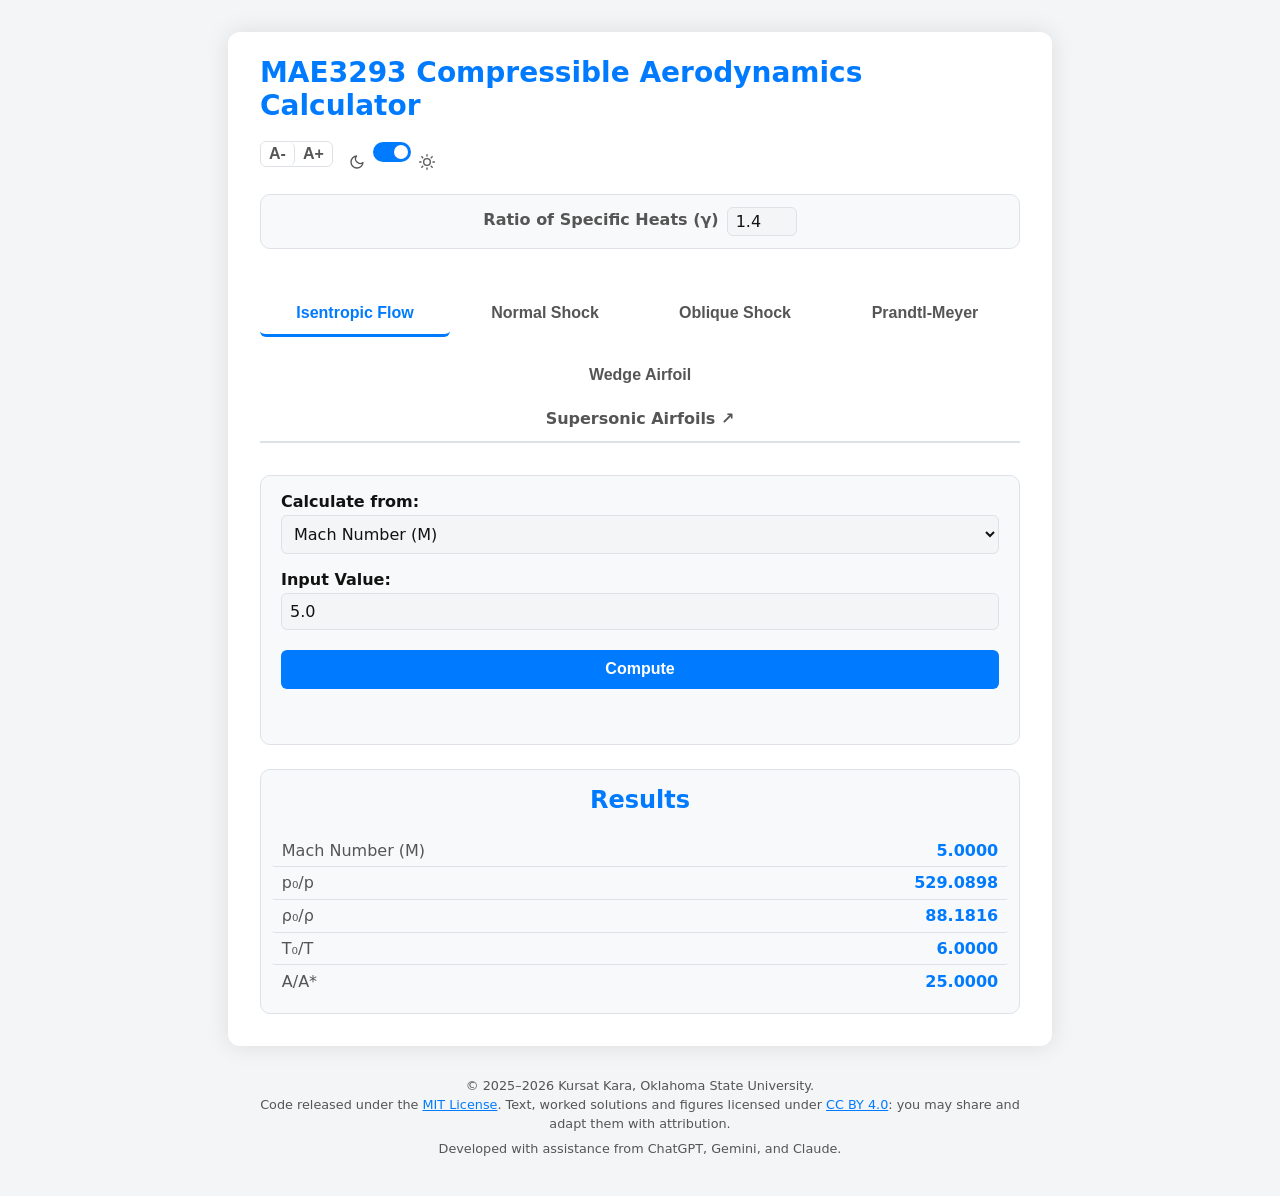
==== index.html @ 4ad31224 "Add MIT (code) and CC BY 4.0 (content) licensing LICENSE with MIT text, README with license split an" ====
<!DOCTYPE html>
<html lang="en">
<head>
  <meta charset="UTF-8" />
  <meta name="viewport" content="width=device-width, initial-scale=1.0" />
  <title>MAE3293 Compressible Aerodynamics Calculator</title>
  <link rel="stylesheet" href="style.css" />
</head>
<body>
  <main>
    <header class="main-header">
      <h1>MAE3293 Compressible Aerodynamics Calculator</h1>
      <div class="controls-group">
        <div class="font-size-control">
          <button id="font-decrease" title="Decrease font size">A-</button>
          <button id="font-increase" title="Increase font size">A+</button>
        </div>
        <div class="theme-toggle">
          <svg xmlns="http://www.w3.org/2000/svg" width="16" height="16" viewBox="0 0 24 24" fill="none" stroke="currentColor" stroke-width="2" stroke-linecap="round" stroke-linejoin="round"><path d="M21 12.79A9 9 0 1 1 11.21 3 7 7 0 0 0 21 12.79z"></path></svg>
          <label class="toggle-switch">
            <input type="checkbox" id="theme-toggle-checkbox">
            <span class="slider"></span>
          </label>
          <svg xmlns="http://www.w3.org/2000/svg" width="16" height="16" viewBox="0 0 24 24" fill="none" stroke="currentColor" stroke-width="2" stroke-linecap="round" stroke-linejoin="round"><circle cx="12" cy="12" r="5"></circle><line x1="12" y1="1" x2="12" y2="3"></line><line x1="12" y1="21" x2="12" y2="23"></line><line x1="4.22" y1="4.22" x2="5.64" y2="5.64"></line><line x1="18.36" y1="18.36" x2="19.78" y2="19.78"></line><line x1="1" y1="12" x2="3" y2="12"></line><line x1="21" y1="12" x2="23" y2="12"></line><line x1="4.22" y1="19.78" x2="5.64" y2="18.36"></line><line x1="18.36" y1="5.64" x2="19.78" y2="4.22"></line></svg>
        </div>
      </div>
    </header>

    <!-- Global Gamma Setting -->
    <section class="global-settings">
      <label for="gamma">Ratio of Specific Heats (γ)</label>
      <input type="number" id="gamma" value="1.4" step="0.01" min="1.01">
    </section>

    <!-- Calculator Navigation -->
    <nav class="calculator-nav">
      <button class="nav-btn active" data-calculator="isentropic">Isentropic Flow</button>
      <button class="nav-btn" data-calculator="normal-shock">Normal Shock</button>
      <button class="nav-btn" data-calculator="oblique-shock">Oblique Shock</button>
      <button class="nav-btn" data-calculator="prandtl-meyer">Prandtl-Meyer</button>
      <button class="nav-btn" data-calculator="wedge-airfoil">Wedge Airfoil</button>
      <a class="nav-btn" href="supersonic-airfoils.html">Supersonic Airfoils ↗</a>
    </nav>

    <!-- ===== 1. Isentropic Flow Calculator ===== -->
    <section id="isentropic-calculator" class="calculator-panel active">
      <section class="input-section">
        <div class="input-row">
          <label for="is-inputType">Calculate from:</label>
          <select id="is-inputType">
            <option value="M">Mach Number (M)</option>
            <option value="T0_T">T₀/T (Temp. Ratio)</option>
            <option value="p0_p">p₀/p (Pressure Ratio)</option>
            <option value="rho0_rho">ρ₀/ρ (Density Ratio)</option>
            <option value="A_Astar_sub">A/A* (Subsonic)</option>
            <option value="A_Astar_super">A/A* (Supersonic)</option>
          </select>
        </div>
        <div class="input-row">
          <label for="is-inputValue">Input Value:</label>
          <input type="number" id="is-inputValue" step="0.01" value="5.0" />
        </div>
        <button id="is-computeBtn">Compute</button>
        <p id="is-warning" class="warning"></p>
      </section>

      <section class="results">
        <h2>Results</h2>
        <div class="results-table">
          <div class="row"><div class="label">Mach Number (M)</div><div class="value" id="is-M">–</div></div>
          <div class="row"><div class="label">p₀/p</div><div class="value" id="is-p0_p">–</div></div>
          <div class="row"><div class="label">ρ₀/ρ</div><div class="value" id="is-rho0_rho">–</div></div>
          <div class="row"><div class="label">T₀/T</div><div class="value" id="is-T0_T">–</div></div>
          <div class="row"><div class="label">A/A*</div><div class="value" id="is-A_Astar">–</div></div>
        </div>
      </section>
    </section>

    <!-- ===== 2. Normal Shock Calculator ===== -->
    <section id="normal-shock-calculator" class="calculator-panel">
      <section class="input-section">
        <div class="input-row">
          <label for="ns-inputType">Calculate from:</label>
          <select id="ns-inputType">
            <option value="M1">M₁ (Upstream Mach)</option>
            <option value="M2">M₂ (Downstream Mach)</option>
            <option value="p2_p1">p₂/p₁ (Pressure Ratio)</option>
            <option value="rho2_rho1">ρ₂/ρ₁ (Density Ratio)</option>
            <option value="T2_T1">T₂/T₁ (Temp. Ratio)</option>
            <option value="p02_p01">p₀₂/p₀₁ (Stag. Pressure Ratio)</option>
            <option value="p02_p1">p₀₂/p₁ (Stag. to Static Ratio)</option>
          </select>
        </div>
        <div class="input-row">
          <label for="ns-inputValue">Input Value:</label>
          <input type="number" id="ns-inputValue" step="0.01" value="2.5" min="0.01" />
        </div>
        <button id="ns-computeBtn">Compute</button>
        <p id="ns-warning" class="warning"></p>
      </section>

      <section class="results">
        <h2>Results</h2>
        <div class="results-table">
          <div class="row"><div class="label">M₁</div><div class="value" id="ns-M1">–</div></div>
          <div class="row"><div class="label">M₂</div><div class="value" id="ns-M2">–</div></div>
          <div class="row"><div class="label">p₂/p₁</div><div class="value" id="ns-p2p1">–</div></div>
          <div class="row"><div class="label">ρ₂/ρ₁</div><div class="value" id="ns-rho2rho1">–</div></div>
          <div class="row"><div class="label">T₂/T₁</div><div class="value" id="ns-T2T1">–</div></div>
          <div class="row"><div class="label">p₀₂/p₀₁</div><div class="value" id="ns-p02p01">–</div></div>
          <div class="row"><div class="label">p₀₂/p₁</div><div class="value" id="ns-p02p1">–</div></div>
        </div>
      </section>

      <section class="diagram-section">
        <svg id="ns-diagram" width="640" height="200" viewBox="0 0 640 200">
          <line x1="80" y1="100" x2="310" y2="100" stroke="var(--text-muted)" stroke-width="3" marker-end="url(#arrow)" />
          <line x1="330" y1="100" x2="500" y2="100" stroke="var(--text-muted)" stroke-width="3" marker-end="url(#arrow-short)" />
          <line id="ns-shockLine" x1="320" y1="30" x2="320" y2="170" stroke="var(--danger)" stroke-width="4" />
          <text x="180" y="80" font-size="18" fill="var(--text-muted)">M₁</text>
          <text x="415" y="80" font-size="18" fill="var(--text-muted)">M₂</text>
          <text id="ns-M1-label" x="180" y="120" font-size="15" fill="var(--text-main)"></text>
          <text id="ns-M2-label" x="415" y="120" font-size="15" fill="var(--text-main)"></text>
        </svg>
      </section>
    </section>

    <!-- ===== 3. Oblique Shock Calculator ===== -->
    <section id="oblique-shock-calculator" class="calculator-panel">
      <section class="input-section">
        <p class="input-hint">Enter any two values to calculate the third.</p>
        <div class="input-row">
          <label for="ob-M1">Mach number M₁</label>
          <input type="number" id="ob-M1" step="0.1" value="5.0" min="1.01" />
        </div>
        <div class="input-row">
          <label for="ob-theta">Deflection angle θ (deg)</label>
          <input type="number" id="ob-theta" step="0.1" value="15" min="0" max="90" />
        </div>
        <div class="input-row">
          <label for="ob-beta">Shock angle β (deg)</label>
          <input type="number" id="ob-beta" step="0.1" min="0" max="90" />
        </div>
        <div class="button-group">
            <button id="ob-clearBtn" class="btn-secondary">Clear Inputs</button>
            <button id="ob-computeBtn" class="btn-primary">Compute</button>
        </div>
        <p id="ob-warning" class="warning"></p>
      </section>

      <section class="results">
        <h2>Results</h2>
        <div class="results-table">
          <div class="row"><div class="label">M₁ₙ</div><div class="value" id="ob-M1n">–</div></div>
          <div class="row"><div class="label">M₂ₙ</div><div class="value" id="ob-M2n">–</div></div>
          <div class="row"><div class="label">M₂</div><div class="value" id="ob-M2">–</div></div>
          <div class="row"><div class="label">p₂/p₁</div><div class="value" id="ob-p2p1">–</div></div>
          <div class="row"><div class="label">ρ₂/ρ₁</div><div class="value" id="ob-rho2rho1">–</div></div>
          <div class="row"><div class="label">T₂/T₁</div><div class="value" id="ob-T2T1">–</div></div>
          <div class="row"><div class="label">p₀₂/p₀₁</div><div class="value" id="ob-p02p01">–</div></div>
        </div>
      </section>

      <section class="diagram-section">
        <h2>Wave Geometry</h2>
        <svg id="ob-shockDiagram" width="640" height="400" viewBox="0 0 640 400">
          <line x1="80" y1="320" x2="260" y2="320" stroke="var(--text-muted)" stroke-width="3" marker-end="url(#arrow)" />
          <text x="100" y="300" font-size="18" fill="var(--text-muted)">M₁</text>
          <line id="ob-wedgeBase" x1="280" y1="320" x2="500" y2="320" stroke="var(--accent)" stroke-width="6" />
          <line id="ob-wedgeRamp" x1="280" y1="320" x2="420" y2="280" stroke="var(--accent)" stroke-width="6" />
          <line id="ob-shockLine" x1="280" y1="320" x2="520" y2="200" stroke="var(--danger)" stroke-width="4" />
          <path id="ob-thetaArc" d="" stroke="var(--accent)" stroke-width="2" fill="none" />
          <text id="ob-thetaLabel" x="0" y="0" font-size="15" fill="var(--accent)">θ</text>
          <path id="ob-betaArc" d="" stroke="var(--danger)" stroke-width="2" fill="none" />
          <text id="ob-betaLabel" x="0" y="0" font-size="15" fill="var(--danger)">β</text>
        </svg>
        <p class="diagram-caption">
          Geometry: β is the shock angle; θ is the flow deflection angle.
        </p>
      </section>
    </section>

    <!-- ===== 4. Prandtl-Meyer Calculator ===== -->
    <section id="prandtl-meyer-calculator" class="calculator-panel">
      <section class="input-section">
        <div class="input-row">
          <label for="pm-M1">Upstream Mach number M₁</label>
          <input type="number" id="pm-M1" step="0.1" value="2.0" min="1.01" />
        </div>
        <div class="input-row">
          <label for="pm-theta">Expansion angle θ (deg)</label>
          <input type="number" id="pm-theta" step="0.1" value="10" min="0.1" max="130" />
        </div>
        <button id="pm-computeBtn">Compute</button>
        <p id="pm-warning" class="warning"></p>
      </section>

      <section class="results">
        <h2>Results</h2>
        <div class="results-table">
          <div class="row"><div class="label">ν(M₁) (deg)</div><div class="value" id="pm-nu1">–</div></div>
          <div class="row"><div class="label">μ₁ (deg)</div><div class="value" id="pm-mu1">–</div></div>
          <div class="row"><div class="label">ν(M₂) (deg)</div><div class="value" id="pm-nu2">–</div></div>
          <div class="row"><div class="label">μ₂ (deg)</div><div class="value" id="pm-mu2">–</div></div>
          <div class="row"><div class="label">M₂</div><div class="value" id="pm-M2">–</div></div>
          <div class="row"><div class="label">p₂/p₁</div><div class="value" id="pm-p2p1">–</div></div>
          <div class="row"><div class="label">ρ₂/ρ₁</div><div class="value" id="pm-rho2rho1">–</div></div>
          <div class="row"><div class="label">T₂/T₁</div><div class="value" id="pm-T2T1">–</div></div>
        </div>
      </section>
    </section>

    <!-- ===== 5. Wedge Airfoil Calculator ===== -->
    <section id="wedge-airfoil-calculator" class="calculator-panel">
      <section class="input-section">
        <div class="input-row">
          <label for="wa-M1">Freestream Mach (M₁)</label>
          <input type="number" id="wa-M1" step="0.1" value="5.0" min="1.01" />
        </div>
        <div class="input-row">
          <label for="wa-delta">Wedge Half-Angle (δ deg)</label>
          <input type="number" id="wa-delta" step="0.1" value="15" min="0" max="90" />
        </div>
        <div class="input-row">
          <label for="wa-alpha">Angle of Attack (α deg)</label>
          <input type="number" id="wa-alpha" step="0.1" value="0" min="-90" max="90" />
        </div>
        <button id="wa-computeBtn">Compute</button>
        <p id="wa-warning" class="warning"></p>
      </section>

      <!-- Results: Final Pressures -->
      <section class="results">
        <h2>Final Pressures</h2>
        <div class="results-table">
          <div class="row"><div class="label">P_lower / P₁</div><div class="value" id="wa-p-lower-p1">–</div></div>
          <div class="row"><div class="label">P_upper / P₁</div><div class="value" id="wa-p-upper-p1">–</div></div>
        </div>
      </section>

      <!-- Diagram -->
      <section class="diagram-section">
        <h2>Wave Geometry</h2>
        <svg id="wa-diagram" width="640" height="400" viewBox="0 0 640 400"></svg>
      </section>

      <!-- Results: Intermediate Steps -->
      <section class="results">
        <h2>Intermediate Steps (Lower Surface)</h2>
        <div class="results-table">
          <div class="row"><div class="label">Type</div><div class="value" id="wa-type-lower">Shock</div></div>
          <div class="row"><div class="label">Deflection θ_lower (δ + α)</div><div class="value" id="wa-theta-lower">–</div></div>
          <div class="row"><div class="label">Shock Angle β_lower</div><div class="value" id="wa-beta-lower">–</div></div>
          <div class="row"><div class="label">M₁ₙ</div><div class="value" id="wa-m1n-lower">–</div></div>
          <div class="row"><div class="label">M₂</div><div class="value" id="wa-m2-lower">–</div></div>
        </div>
      </section>
      
      <section class="results">
        <h2>Intermediate Steps (Upper Surface)</h2>
        <!-- Shock Table -->
        <div class="results-table" id="wa-results-upper-shock">
          <div class="row"><div class="label">Type</div><div class="value" id="wa-type-upper-shock">Shock</div></div>
          <div class="row"><div class="label">Deflection θ_upper (δ - α)</div><div class="value" id="wa-theta-upper-shock">–</div></div>
          <div class="row"><div class="label">Shock Angle β_upper</div><div class="value" id="wa-beta-upper">–</div></div>
          <div class="row"><div class="label">M₁ₙ</div><div class="value" id="wa-m1n-upper">–</div></div>
          <div class="row"><div class="label">M₂</div><div class="value" id="wa-m2-upper-shock">–</div></div>
        </div>
        <!-- Expansion Table -->
        <div class="results-table" id="wa-results-upper-exp">
          <div class="row"><div class="label">Type</div><div class="value" id="wa-type-upper-exp">Expansion</div></div>
          <div class="row"><div class="label">Expansion Angle θ_upper (α - δ)</div><div class="value" id="wa-theta-upper-exp">–</div></div>
          <div class="row"><div class="label">ν(M₁)</div><div class="value" id="wa-nu1-upper">–</div></div>
          <div class="row"><div class="label">ν(M₂)</div><div class="value" id="wa-nu2-upper">–</div></div>
          <div class="row"><div class="label">M₂</div><div class="value" id="wa-m2-upper-exp">–</div></div>
        </div>
         <!-- Aligned Table -->
         <div class="results-table" id="wa-results-upper-aligned">
          <div class="row"><div class="label">Type</div><div class="value" id="wa-type-upper-aligned">Aligned Flow</div></div>
          <div class="row"><div class="label">Deflection Angle (δ - α)</div><div class="value">0.00</div></div>
          <div class="row"><div class="label">M₂</div><div class="value" id="wa-m2-upper-aligned">–</div></div>
        </div>
      </section>

    </section>

  </main>

  <!-- Global Definitions (for SVGs) -->
  <svg width="0" height="0" style="position:absolute">
    <defs>
      <marker id="arrow" markerWidth="10" markerHeight="10" refX="7" refY="5" orient="auto" fill="var(--text-muted)">
        <polygon points="0,0 10,5 0,10" />
      </marker>
      <marker id="arrow-short" markerWidth="7" markerHeight="7" refX="5" refY="3.5" orient="auto" fill="var(--text-muted)">
        <polygon points="0,0 7,3.5 0,7" />
      </marker>
    </defs>
  </svg>
  
  <footer>
    <p>© 2025–2026 Kursat Kara, Oklahoma State University.<br>
    Code released under the <a href="https://github.com/kursatkara/MAE3293-Compressible-Aerodynamics-Calculator/blob/main/LICENSE" target="_blank" rel="noopener license">MIT License</a>. Text, worked solutions and figures licensed under <a href="https://creativecommons.org/licenses/by/4.0/" target="_blank" rel="noopener license">CC BY 4.0</a>: you may share and adapt them with attribution.</p>
    <p>Developed with assistance from ChatGPT, Gemini, and Claude.</p>
  </footer>

  <script src="script.js"></script>
</body>
</html>
---- style.css ----
/* --- Light Mode Variables --- */
body[data-theme="light"] {
  --bg: #f4f5f7;
  --card: #ffffff;
  --text-main: #121212;
  --text-muted: #555;
  --accent: #007bff;
  --danger: #dc3545;
  --border: #dee2e6;
  --input-bg: #f8f9fa;
  --accent-bg: #e6f2ff;
  --accent-flash: #007bff;
  --card-flash: #ffffff;
  --shadow-color: rgba(0, 0, 0, 0.1);
}

/* --- Dark Mode Variables --- */
body[data-theme="dark"] {
  --bg: #121212;
  --card: #1f1f1f;
  --text-main: #f2f2f2;
  --text-muted: #999;
  --accent: #00aaff;
  --danger: #ff5050;
  --border: #2a2a2a;
  --input-bg: #0e0e0e;
  --accent-bg: #00aaff1a;
  --accent-flash: #00aaff;
  --card-flash: #1f1f1f;
  --shadow-color: rgba(0, 0, 0, 0.3);
}

:root {
  /* Default font size */
  font-size: 16px;
}

/* --- Font Size Scaling --- */
body[data-font-size="xs"] { font-size: 14px; }
body[data-font-size="sm"] { font-size: 15px; }
body[data-font-size="md"] { font-size: 16px; }
body[data-font-size="lg"] { font-size: 18px; }
body[data-font-size="xl"] { font-size: 20px; }

body {
  font-family: system-ui, -apple-system, "Segoe UI", Roboto, sans-serif;
  background-color: var(--bg);
  color: var(--text-main);
  display: flex;
  flex-direction: column;
  justify-content: flex-start;
  align-items: center;
  min-height: 100vh;
  margin: 0;
  padding: 2rem 0;
  transition: background-color 0.2s ease, color 0.2s ease, font-size 0.2s ease;
}

main {
  background: var(--card);
  max-width: 760px;
  width: 90%;
  padding: 1.5rem 2rem 2rem 2rem;
  border-radius: 12px;
  box-shadow: 0 0 25px var(--shadow-color);
  transition: background-color 0.2s ease;
}

.main-header {
  display: flex;
  justify-content: space-between;
  align-items: center;
  margin-bottom: 1.5rem;
  gap: 1rem;
  flex-wrap: wrap;
}

h1 {
  text-align: left;
  color: var(--accent);
  margin: 0;
  font-size: 1.75rem;
}

h2 {
  text-align: center;
  color: var(--accent);
  margin-top: 0;
}

/* --- Header Controls (Theme + Font) --- */
.controls-group {
  display: flex;
  align-items: center;
  gap: 1rem;
}

.font-size-control {
  display: flex;
  border: 1px solid var(--border);
  border-radius: 6px;
  overflow: hidden;
}
.font-size-control button {
  background: transparent;
  border: none;
  color: var(--text-muted);
  padding: 0.25rem 0.5rem;
  cursor: pointer;
  line-height: 1;
  font-size: 1rem;
  margin: 0;
  box-sizing: border-box; /* Ensures padding/border don't change height */
}
.font-size-control button:hover {
  background: var(--input-bg);
  color: var(--text-main);
  filter: none;
}
.font-size-control button:first-child {
  border-right: 1px solid var(--border);
}


.theme-toggle {
  display: flex;
  align-items: center;
  gap: 0.5rem;
}
.theme-toggle svg {
  color: var(--text-muted);
}
.toggle-switch {
  position: relative;
  display: inline-block;
  width: 38px;
  height: 20px;
}
.toggle-switch input {
  opacity: 0;
  width: 0;
  height: 0;
}
.slider {
  position: absolute;
  cursor: pointer;
  top: 0;
  left: 0;
  right: 0;
  bottom: 0;
  background-color: var(--border);
  transition: .2s;
  border-radius: 20px;
}
.slider:before {
  position: absolute;
  content: "";
  height: 14px;
  width: 14px;
  left: 3px;
  bottom: 3px;
  background-color: white;
  transition: .2s;
  border-radius: 50%;
}
input:checked + .slider {
  background-color: var(--accent);
}
input:checked + .slider:before {
  transform: translateX(18px);
}

/* --- Global Gamma --- */
.global-settings {
  display: flex;
  justify-content: center;
  align-items: center;
  gap: 0.5rem;
  background-color: var(--input-bg);
  padding: 0.75rem;
  border-radius: 10px;
  border: 1px solid var(--border);
  margin-bottom: 1.5rem;
}
.global-settings label {
  font-weight: 600;
  color: var(--text-muted);
}
.global-settings input {
  font-family: inherit;
  font-size: 1rem;
  color: var(--text-main);
  background-color: var(--bg);
  border: 1px solid var(--border);
  border-radius: 6px;
  width: 70px;
  padding: 0.25rem 0.5rem;
  margin: 0;
}

/* --- Navigation --- */
.calculator-nav {
  display: flex;
  border-bottom: 2px solid var(--border);
  margin-bottom: 2rem;
  flex-wrap: wrap;
}
.nav-btn {
  padding: 0.75rem 1rem;
  border: none;
  background: transparent;
  color: var(--text-muted);
  font-size: 1rem; /* Scales with body font size */
  font-weight: 600;
  cursor: pointer;
  transition: all 0.2s ease;
  border-bottom: 3px solid transparent;
  margin-bottom: -2px;
  flex-basis: 0;
  flex-grow: 1;
  text-align: center;
}
/* Four tabs on the first row; Wedge and Diamond share the second */
.nav-btn:nth-child(-n+4) {
  min-width: 25%;
}
.nav-btn:nth-child(5),
.nav-btn:nth-child(6) {
  flex-grow: 1;
  min-width: 50%;
}
a.nav-btn { text-decoration: none; }


.nav-btn:hover {
  color: var(--text-main);
}
.nav-btn.active {
  color: var(--accent);
  border-bottom: 3px solid var(--accent);
}

/* --- Panels --- */
.calculator-panel { display: none; }
.calculator-panel.active { display: block; animation: fadeIn 0.3s ease; }
@keyframes fadeIn {
  from { opacity: 0; transform: translateY(10px); }
  to { opacity: 1; transform: translateY(0); }
}

/* --- Input Section --- */
.input-section {
  background-color: var(--input-bg);
  padding: 1rem 1.25rem;
  border-radius: 10px;
  border: 1px solid var(--border);
}
.input-hint {
  font-size: 0.9rem;
  color: var(--text-muted);
  text-align: center;
  margin-top: 0;
}
.input-row {
  display: flex;
  flex-direction: column;
  margin-top: 1rem;
}
.input-row:first-child { margin-top: 0; }

label {
  font-weight: 600;
  color: var(--text-main);
  margin-bottom: 0.25rem;
}

input, select {
  padding: 0.5rem;
  border-radius: 6px;
  border: 1px solid var(--border);
  background-color: var(--bg);
  color: var(--text-main);
  font-family: inherit;
  font-size: 1rem;
  transition: border-color 0.2s ease;
  box-sizing: border-box; /* Ensures padding/border don't change height */
}
input:focus, select:focus {
  outline: none;
  border-color: var(--accent);
  box-shadow: 0 0 0 2px var(--accent-bg);
}

/* --- Calculated Input Style --- */
input.is-calculated-input {
  border-color: var(--accent);
  background-color: var(--accent-bg);
  font-weight: 600;
}

/* --- Buttons --- */
button {
  margin-top: 1.2rem;
  padding: 0.6rem;
  width: 100%;
  border: 1px solid transparent; /* Ensures consistent height */
  background: var(--accent);
  color: #fff;
  border-radius: 6px;
  font-size: 1rem;
  font-weight: 600;
  cursor: pointer;
  transition: background 0.2s ease;
  box-sizing: border-box; /* Ensures padding/border don't change height */
}
button:hover {
  filter: brightness(1.1);
}

.button-group {
    display: flex;
    gap: 0.75rem;
    margin-top: 1.2rem;
}
.button-group .btn-secondary {
    background: transparent;
    border-color: var(--text-muted); /* Use border-color instead of border */
    color: var(--text-muted);
    flex-grow: 1;
}
.button-group .btn-primary {
    margin-top: 0;
    border-color: var(--accent); /* Use border-color */
    flex-grow: 1;
}

.warning {
  color: var(--danger);
  min-height: 1.2em;
  font-size: 0.9rem;
  margin-top: 0.5rem;
  text-align: center;
}

/* --- Results --- */
.results {
  margin-top: 1.5rem;
  background-color: var(--input-bg);
  padding: 1rem;
  border-radius: 10px;
  border: 1px solid var(--border);
}
.results-table {
  display: flex;
  flex-direction: column;
}
.results-table .row {
  display: flex;
  justify-content: space-between;
  padding: 0.4rem 0.3rem;
  border-bottom: 1px solid var(--border);
  border-radius: 3px;
  /* Add margin/padding compensation to allow flash to fill row */
  margin: 0 -0.3rem;
  padding: 0.4rem 0.6rem;
}
.results-table .row:last-child {
  border-bottom: none;
}
.results-table .label {
  color: var(--text-muted);
}
.results-table .value {
  font-family: inherit;
  font-variant-numeric: lining-nums tabular-nums;
  font-weight: 600;
  color: var(--accent);
}

/* --- Result Flash Animation --- */
.is-new-result-row {
  animation: flash-row 0.8s ease-out;
}
@keyframes flash-row {
  0% { 
    background-color: var(--accent-flash);
  }
  30% { 
    background-color: var(--accent-flash);
  }
  100% { 
    background-color: transparent;
  }
  /* Ensure text color is readable during flash */
  0% .label, 30% .label {
    color: var(--card-flash);
  }
  0% .value, 30% .value {
    color: var(--card-flash);
  }
  100% .label {
    color: var(--text-muted);
  }
  100% .value {
    color: var(--accent);
  }
}

/* --- Wedge Airfoil Specific --- */
#wa-results-upper-shock,
#wa-results-upper-exp,
#wa-results-upper-aligned {
  display: none; /* JS will show the correct one */
}

/* --- Diagrams --- */
.diagram-section {
  margin-top: 2rem;
  text-align: center;
}
svg {
  max-width: 100%;
  height: auto;
  margin-top: 1rem;
}
#ob-shockDiagram, #wa-diagram {
  margin-top: 0; /* Position diagram just under title */
}
svg text {
  font-family: system-ui, sans-serif;
  dominant-baseline: middle;
  text-anchor: middle;
  user-select: none;
}
#ob-thetaLabel, #ob-betaLabel {
    text-anchor: start;
}
.diagram-caption {
  font-size: 0.9rem;
  color: var(--text-muted);
  margin-top: 0.5rem;
}

/* --- Footer --- */
footer {
  text-align: center;
  margin-top: 1.5rem;
  font-size: 0.8rem;
  color: var(--text-muted);
  max-width: 760px;
  width: 90%;
}
footer p { margin: 0.35rem 0; line-height: 1.5; }
footer a { color: var(--accent); }
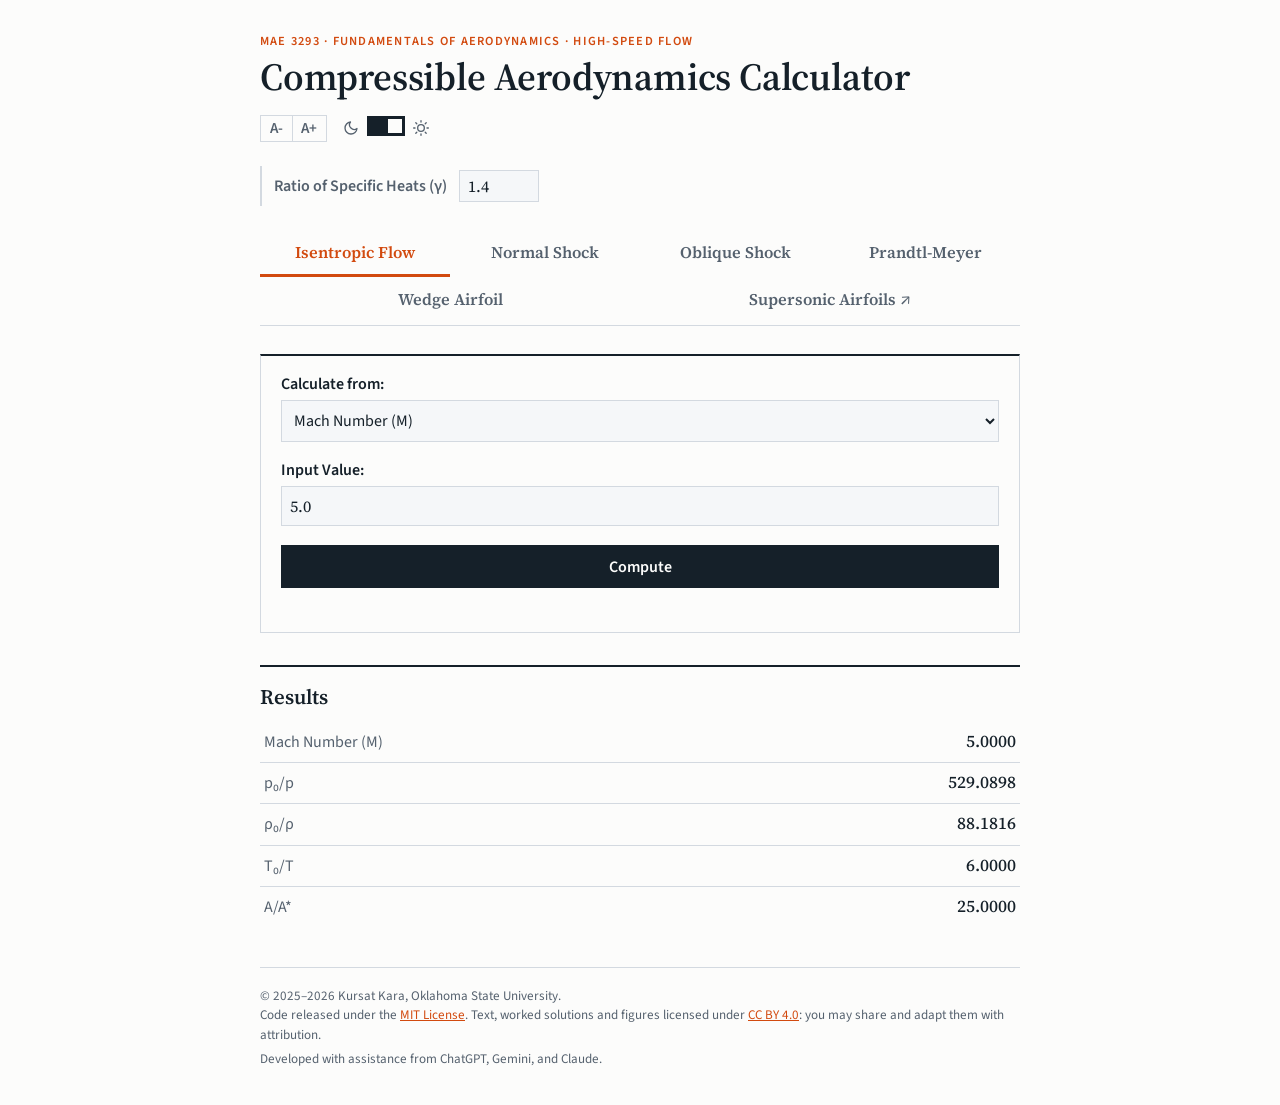
==== commit 427f0e04: "Main calculator: match the Supersonic Airfoil page's visual language Source Serif 4 / Source Sans 3," ====
--- a/index.html
+++ b/index.html
@@ -4,12 +4,18 @@
   <meta charset="UTF-8" />
   <meta name="viewport" content="width=device-width, initial-scale=1.0" />
   <title>MAE3293 Compressible Aerodynamics Calculator</title>
+  <link rel="preconnect" href="https://fonts.googleapis.com" />
+  <link rel="preconnect" href="https://fonts.gstatic.com" crossorigin />
+  <link rel="stylesheet" href="https://fonts.googleapis.com/css2?family=Source+Serif+4:ital,opsz,wght@0,8..60,400;0,8..60,500;0,8..60,600;0,8..60,700;1,8..60,400&family=Source+Sans+3:ital,wght@0,400;0,600;0,700;1,400&display=swap" />
   <link rel="stylesheet" href="style.css" />
 </head>
 <body>
   <main>
     <header class="main-header">
-      <h1>MAE3293 Compressible Aerodynamics Calculator</h1>
+      <div>
+        <p class="eyebrow">MAE 3293 · Fundamentals of Aerodynamics · High-speed flow</p>
+        <h1>Compressible Aerodynamics Calculator</h1>
+      </div>
       <div class="controls-group">
         <div class="font-size-control">
           <button id="font-decrease" title="Decrease font size">A-</button>
@@ -166,8 +172,8 @@
         <svg id="ob-shockDiagram" width="640" height="400" viewBox="0 0 640 400">
           <line x1="80" y1="320" x2="260" y2="320" stroke="var(--text-muted)" stroke-width="3" marker-end="url(#arrow)" />
           <text x="100" y="300" font-size="18" fill="var(--text-muted)">M₁</text>
-          <line id="ob-wedgeBase" x1="280" y1="320" x2="500" y2="320" stroke="var(--accent)" stroke-width="6" />
-          <line id="ob-wedgeRamp" x1="280" y1="320" x2="420" y2="280" stroke="var(--accent)" stroke-width="6" />
+          <line id="ob-wedgeBase" x1="280" y1="320" x2="500" y2="320" stroke="var(--body)" stroke-width="6" />
+          <line id="ob-wedgeRamp" x1="280" y1="320" x2="420" y2="280" stroke="var(--body)" stroke-width="6" />
           <line id="ob-shockLine" x1="280" y1="320" x2="520" y2="200" stroke="var(--danger)" stroke-width="4" />
           <path id="ob-thetaArc" d="" stroke="var(--accent)" stroke-width="2" fill="none" />
           <text id="ob-thetaLabel" x="0" y="0" font-size="15" fill="var(--accent)">θ</text>
--- a/style.css
+++ b/style.css
@@ -1,38 +1,52 @@
+/* =====================================================================
+   MAE 3293 Compressible Aerodynamics Calculator
+   Visual language shared with supersonic-airfoils.html:
+   paper background, Source Serif 4 for headings and numbers,
+   Source Sans 3 for text, square corners, sections set off by rules.
+   ===================================================================== */
+
 /* --- Light Mode Variables --- */
 body[data-theme="light"] {
-  --bg: #f4f5f7;
-  --card: #ffffff;
-  --text-main: #121212;
-  --text-muted: #555;
-  --accent: #007bff;
-  --danger: #dc3545;
-  --border: #dee2e6;
-  --input-bg: #f8f9fa;
-  --accent-bg: #e6f2ff;
-  --accent-flash: #007bff;
-  --card-flash: #ffffff;
-  --shadow-color: rgba(0, 0, 0, 0.1);
+  --bg: #fcfcfb;
+  --card: #fcfcfb;
+  --text-main: #152029;
+  --text-muted: #55616e;
+  --accent: #d24a0f;        /* OSU-orange family */
+  --danger: #c0262d;        /* shocks, errors (compression red) */
+  --exp: #1f5fae;           /* expansion fans */
+  --body: #24313d;          /* wedge / body in diagrams */
+  --border: #d3d9e0;
+  --input-bg: #f5f7f9;
+  --accent-bg: #fbe7dd;
+  --accent-flash: #f8d9c8;
+  --card-flash: #fcfcfb;
+  --shadow-color: transparent;
 }
 
 /* --- Dark Mode Variables --- */
 body[data-theme="dark"] {
-  --bg: #121212;
-  --card: #1f1f1f;
-  --text-main: #f2f2f2;
-  --text-muted: #999;
-  --accent: #00aaff;
-  --danger: #ff5050;
-  --border: #2a2a2a;
-  --input-bg: #0e0e0e;
-  --accent-bg: #00aaff1a;
-  --accent-flash: #00aaff;
-  --card-flash: #1f1f1f;
-  --shadow-color: rgba(0, 0, 0, 0.3);
+  --bg: #12171d;
+  --card: #12171d;
+  --text-main: #e4e9ef;
+  --text-muted: #9aa6b3;
+  --accent: #ff7d3b;
+  --danger: #ff6a60;
+  --exp: #6aa9ff;
+  --body: #c9d3dd;
+  --border: #2a3441;
+  --input-bg: #1b232d;
+  --accent-bg: #3a2216;
+  --accent-flash: #4a2a1a;
+  --card-flash: #12171d;
+  --shadow-color: transparent;
+  color-scheme: dark;
 }
 
 :root {
-  /* Default font size */
   font-size: 16px;
+  --f-display: "Source Serif 4", Georgia, "Times New Roman", serif;
+  --f-num: "Source Serif 4", Georgia, "Times New Roman", serif;
+  --f-body: "Source Sans 3", system-ui, -apple-system, "Segoe UI", sans-serif;
 }
 
 /* --- Font Size Scaling --- */
@@ -42,50 +56,77 @@
 body[data-font-size="lg"] { font-size: 18px; }
 body[data-font-size="xl"] { font-size: 20px; }
 
+* { box-sizing: border-box; }
+
 body {
-  font-family: system-ui, -apple-system, "Segoe UI", Roboto, sans-serif;
+  font-family: var(--f-body);
+  line-height: 1.5;
   background-color: var(--bg);
   color: var(--text-main);
   display: flex;
   flex-direction: column;
-  justify-content: flex-start;
   align-items: center;
   min-height: 100vh;
   margin: 0;
-  padding: 2rem 0;
-  transition: background-color 0.2s ease, color 0.2s ease, font-size 0.2s ease;
+  padding: 2rem max(16px, env(safe-area-inset-right, 0px)) 2rem max(16px, env(safe-area-inset-left, 0px));
+  transition: background-color 0.2s ease, color 0.2s ease;
 }
 
 main {
-  background: var(--card);
+  background: transparent;
   max-width: 760px;
-  width: 90%;
-  padding: 1.5rem 2rem 2rem 2rem;
-  border-radius: 12px;
-  box-shadow: 0 0 25px var(--shadow-color);
-  transition: background-color 0.2s ease;
-}
-
+  width: 100%;
+  padding: 0;
+  border-radius: 0;
+  box-shadow: none;
+}
+
+/* --- Header --- */
 .main-header {
   display: flex;
   justify-content: space-between;
-  align-items: center;
+  align-items: flex-end;
   margin-bottom: 1.5rem;
   gap: 1rem;
   flex-wrap: wrap;
 }
+.eyebrow {
+  font-family: var(--f-body);
+  text-transform: uppercase;
+  letter-spacing: 0.1em;
+  font-size: 0.78rem;
+  font-weight: 600;
+  color: var(--accent);
+  margin: 0 0 0.25rem;
+}
+.back-link {
+  display: inline-block;
+  margin-top: 0.5rem;
+  font-size: 0.9rem;
+  font-weight: 600;
+  color: var(--accent);
+  text-decoration: none;
+}
+.back-link:hover { text-decoration: underline; }
 
 h1 {
+  font-family: var(--f-display);
+  font-weight: 600;
+  letter-spacing: -0.005em;
   text-align: left;
-  color: var(--accent);
-  margin: 0;
-  font-size: 1.75rem;
+  color: var(--text-main);
+  margin: 0;
+  font-size: clamp(1.7rem, 4vw, 2.4rem);
+  line-height: 1.15;
 }
 
 h2 {
-  text-align: center;
-  color: var(--accent);
-  margin-top: 0;
+  font-family: var(--f-display);
+  font-weight: 600;
+  font-size: 1.3rem;
+  text-align: left;
+  color: var(--text-main);
+  margin: 0 0 0.6rem;
 }
 
 /* --- Header Controls (Theme + Font) --- */
@@ -98,19 +139,22 @@
 .font-size-control {
   display: flex;
   border: 1px solid var(--border);
-  border-radius: 6px;
+  border-radius: 0;
   overflow: hidden;
 }
 .font-size-control button {
   background: transparent;
   border: none;
-  color: var(--text-muted);
-  padding: 0.25rem 0.5rem;
+  border-radius: 0;
+  color: var(--text-muted);
+  padding: 0.3rem 0.55rem;
   cursor: pointer;
   line-height: 1;
-  font-size: 1rem;
-  margin: 0;
-  box-sizing: border-box; /* Ensures padding/border don't change height */
+  font-family: var(--f-body);
+  font-size: 0.95rem;
+  font-weight: 600;
+  margin: 0;
+  width: auto;
 }
 .font-size-control button:hover {
   background: var(--input-bg);
@@ -121,7 +165,6 @@
   border-right: 1px solid var(--border);
 }
 
-
 .theme-toggle {
   display: flex;
   align-items: center;
@@ -129,6 +172,7 @@
 }
 .theme-toggle svg {
   color: var(--text-muted);
+  margin: 0;
 }
 .toggle-switch {
   position: relative;
@@ -144,13 +188,10 @@
 .slider {
   position: absolute;
   cursor: pointer;
-  top: 0;
-  left: 0;
-  right: 0;
-  bottom: 0;
+  inset: 0;
   background-color: var(--border);
   transition: .2s;
-  border-radius: 20px;
+  border-radius: 0;
 }
 .slider:before {
   position: absolute;
@@ -159,12 +200,12 @@
   width: 14px;
   left: 3px;
   bottom: 3px;
-  background-color: white;
+  background-color: var(--card);
   transition: .2s;
-  border-radius: 50%;
+  border-radius: 0;
 }
 input:checked + .slider {
-  background-color: var(--accent);
+  background-color: var(--text-main);
 }
 input:checked + .slider:before {
   transform: translateX(18px);
@@ -173,54 +214,60 @@
 /* --- Global Gamma --- */
 .global-settings {
   display: flex;
-  justify-content: center;
+  justify-content: flex-start;
   align-items: center;
-  gap: 0.5rem;
+  gap: 0.75rem;
+  background: transparent;
+  padding: 0.25rem 0 0.25rem 0.75rem;
+  border: 0;
+  border-left: 2px solid var(--border);
+  border-radius: 0;
+  margin-bottom: 1.5rem;
+}
+.global-settings label {
+  font-weight: 600;
+  color: var(--text-muted);
+  margin: 0;
+}
+.global-settings input {
+  font-family: var(--f-num);
+  font-variant-numeric: lining-nums tabular-nums;
+  font-size: 1rem;
+  color: var(--text-main);
   background-color: var(--input-bg);
-  padding: 0.75rem;
-  border-radius: 10px;
   border: 1px solid var(--border);
-  margin-bottom: 1.5rem;
-}
-.global-settings label {
-  font-weight: 600;
-  color: var(--text-muted);
-}
-.global-settings input {
-  font-family: inherit;
-  font-size: 1rem;
-  color: var(--text-main);
-  background-color: var(--bg);
-  border: 1px solid var(--border);
-  border-radius: 6px;
-  width: 70px;
+  border-radius: 0;
+  width: 80px;
   padding: 0.25rem 0.5rem;
   margin: 0;
 }
 
-/* --- Navigation --- */
+/* --- Navigation (underlined tabs, like the airfoil case tabs) --- */
 .calculator-nav {
   display: flex;
-  border-bottom: 2px solid var(--border);
-  margin-bottom: 2rem;
+  border-bottom: 1px solid var(--border);
+  margin-bottom: 1.75rem;
   flex-wrap: wrap;
 }
 .nav-btn {
-  padding: 0.75rem 1rem;
+  padding: 0.7rem 0.75rem;
+  margin: 0 0 -1px;
   border: none;
-  background: transparent;
-  color: var(--text-muted);
-  font-size: 1rem; /* Scales with body font size */
+  border-radius: 0;
+  border-bottom: 3px solid transparent;
+  background: transparent;
+  color: var(--text-muted);
+  font-family: var(--f-display);
+  font-size: 1.02rem;
   font-weight: 600;
   cursor: pointer;
-  transition: all 0.2s ease;
-  border-bottom: 3px solid transparent;
-  margin-bottom: -2px;
+  transition: color 0.15s ease;
   flex-basis: 0;
   flex-grow: 1;
+  width: auto;
   text-align: center;
 }
-/* Four tabs on the first row; Wedge and Diamond share the second */
+/* Four tabs on the first row; Wedge and Supersonic Airfoils share the second */
 .nav-btn:nth-child(-n+4) {
   min-width: 25%;
 }
@@ -231,9 +278,9 @@
 }
 a.nav-btn { text-decoration: none; }
 
-
 .nav-btn:hover {
-  color: var(--text-main);
+  color: var(--accent);
+  filter: none;
 }
 .nav-btn.active {
   color: var(--accent);
@@ -242,23 +289,20 @@
 
 /* --- Panels --- */
 .calculator-panel { display: none; }
-.calculator-panel.active { display: block; animation: fadeIn 0.3s ease; }
-@keyframes fadeIn {
-  from { opacity: 0; transform: translateY(10px); }
-  to { opacity: 1; transform: translateY(0); }
-}
-
-/* --- Input Section --- */
+.calculator-panel.active { display: block; }
+
+/* --- Input Section: one square ruled panel --- */
 .input-section {
-  background-color: var(--input-bg);
-  padding: 1rem 1.25rem;
-  border-radius: 10px;
+  background: transparent;
+  padding: 1rem 1.25rem 1.1rem;
   border: 1px solid var(--border);
+  border-top: 2px solid var(--text-main);
+  border-radius: 0;
 }
 .input-hint {
-  font-size: 0.9rem;
-  color: var(--text-muted);
-  text-align: center;
+  font-size: 0.92rem;
+  color: var(--text-muted);
+  text-align: left;
   margin-top: 0;
 }
 .input-row {
@@ -276,20 +320,27 @@
 
 input, select {
   padding: 0.5rem;
-  border-radius: 6px;
+  border-radius: 0;
   border: 1px solid var(--border);
-  background-color: var(--bg);
-  color: var(--text-main);
-  font-family: inherit;
+  background-color: var(--input-bg);
+  color: var(--text-main);
+  font-family: var(--f-body);
   font-size: 1rem;
   transition: border-color 0.2s ease;
-  box-sizing: border-box; /* Ensures padding/border don't change height */
+}
+input[type="number"] {
+  font-family: var(--f-num);
+  font-variant-numeric: lining-nums tabular-nums;
 }
 input:focus, select:focus {
   outline: none;
   border-color: var(--accent);
   box-shadow: 0 0 0 2px var(--accent-bg);
 }
+button:focus-visible {
+  outline: 2px solid var(--accent);
+  outline-offset: 2px;
+}
 
 /* --- Calculated Input Style --- */
 input.is-calculated-input {
@@ -298,57 +349,64 @@
   font-weight: 600;
 }
 
-/* --- Buttons --- */
+/* --- Buttons: square --- */
 button {
   margin-top: 1.2rem;
   padding: 0.6rem;
   width: 100%;
-  border: 1px solid transparent; /* Ensures consistent height */
+  border: 1px solid var(--text-main);
+  background: var(--text-main);
+  color: var(--card);
+  border-radius: 0;
+  font-family: var(--f-body);
+  font-size: 1rem;
+  font-weight: 600;
+  cursor: pointer;
+  transition: background 0.15s ease, border-color 0.15s ease;
+}
+button:hover {
   background: var(--accent);
-  color: #fff;
-  border-radius: 6px;
-  font-size: 1rem;
-  font-weight: 600;
-  cursor: pointer;
-  transition: background 0.2s ease;
-  box-sizing: border-box; /* Ensures padding/border don't change height */
-}
-button:hover {
-  filter: brightness(1.1);
+  border-color: var(--accent);
 }
 
 .button-group {
-    display: flex;
-    gap: 0.75rem;
-    margin-top: 1.2rem;
+  display: flex;
+  gap: 0.75rem;
+  margin-top: 1.2rem;
 }
 .button-group .btn-secondary {
-    background: transparent;
-    border-color: var(--text-muted); /* Use border-color instead of border */
-    color: var(--text-muted);
-    flex-grow: 1;
+  margin-top: 0;
+  background: transparent;
+  border-color: var(--border);
+  color: var(--text-main);
+  flex-grow: 1;
+}
+.button-group .btn-secondary:hover {
+  border-color: var(--accent);
+  color: var(--accent);
+  background: transparent;
 }
 .button-group .btn-primary {
-    margin-top: 0;
-    border-color: var(--accent); /* Use border-color */
-    flex-grow: 1;
+  margin-top: 0;
+  flex-grow: 1;
 }
 
 .warning {
   color: var(--danger);
   min-height: 1.2em;
-  font-size: 0.9rem;
-  margin-top: 0.5rem;
-  text-align: center;
-}
-
-/* --- Results --- */
+  font-size: 0.92rem;
+  margin: 0.5rem 0 0;
+  text-align: left;
+}
+
+/* --- Results: a heading rule, then ruled rows --- */
 .results {
-  margin-top: 1.5rem;
-  background-color: var(--input-bg);
-  padding: 1rem;
-  border-radius: 10px;
-  border: 1px solid var(--border);
+  margin-top: 2rem;
+  background: transparent;
+  padding: 0.9rem 0 0;
+  border: 0;
+  border-top: 2px solid var(--text-main);
+  border-radius: 0;
 }
 .results-table {
   display: flex;
@@ -357,12 +415,12 @@
 .results-table .row {
   display: flex;
   justify-content: space-between;
-  padding: 0.4rem 0.3rem;
+  align-items: baseline;
+  gap: 1rem;
   border-bottom: 1px solid var(--border);
-  border-radius: 3px;
-  /* Add margin/padding compensation to allow flash to fill row */
-  margin: 0 -0.3rem;
-  padding: 0.4rem 0.6rem;
+  border-radius: 0;
+  margin: 0;
+  padding: 0.45rem 0.25rem;
 }
 .results-table .row:last-child {
   border-bottom: none;
@@ -371,39 +429,25 @@
   color: var(--text-muted);
 }
 .results-table .value {
-  font-family: inherit;
+  font-family: var(--f-num);
   font-variant-numeric: lining-nums tabular-nums;
-  font-weight: 600;
-  color: var(--accent);
-}
-
-/* --- Result Flash Animation --- */
+  font-size: 1.08em;
+  font-weight: 500;
+  color: var(--text-main);
+  text-align: right;
+}
+
+/* --- Result Flash: a brief tint on the row --- */
 .is-new-result-row {
   animation: flash-row 0.8s ease-out;
 }
 @keyframes flash-row {
-  0% { 
-    background-color: var(--accent-flash);
-  }
-  30% { 
-    background-color: var(--accent-flash);
-  }
-  100% { 
-    background-color: transparent;
-  }
-  /* Ensure text color is readable during flash */
-  0% .label, 30% .label {
-    color: var(--card-flash);
-  }
-  0% .value, 30% .value {
-    color: var(--card-flash);
-  }
-  100% .label {
-    color: var(--text-muted);
-  }
-  100% .value {
-    color: var(--accent);
-  }
+  0%   { background-color: var(--accent-flash); }
+  30%  { background-color: var(--accent-flash); }
+  100% { background-color: transparent; }
+}
+@media (prefers-reduced-motion: reduce) {
+  .is-new-result-row { animation: none; }
 }
 
 /* --- Wedge Airfoil Specific --- */
@@ -416,7 +460,9 @@
 /* --- Diagrams --- */
 .diagram-section {
   margin-top: 2rem;
-  text-align: center;
+  padding-top: 0.9rem;
+  border-top: 2px solid var(--text-main);
+  text-align: left;
 }
 svg {
   max-width: 100%;
@@ -424,32 +470,34 @@
   margin-top: 1rem;
 }
 #ob-shockDiagram, #wa-diagram {
-  margin-top: 0; /* Position diagram just under title */
+  margin-top: 0;
 }
 svg text {
-  font-family: system-ui, sans-serif;
+  font-family: var(--f-body);
+  font-variant-numeric: lining-nums tabular-nums;
   dominant-baseline: middle;
   text-anchor: middle;
   user-select: none;
 }
 #ob-thetaLabel, #ob-betaLabel {
-    text-anchor: start;
+  text-anchor: start;
 }
 .diagram-caption {
-  font-size: 0.9rem;
+  font-size: 0.92rem;
   color: var(--text-muted);
   margin-top: 0.5rem;
 }
 
 /* --- Footer --- */
 footer {
-  text-align: center;
-  margin-top: 1.5rem;
-  font-size: 0.8rem;
+  text-align: left;
+  margin-top: 2.5rem;
+  padding-top: 0.9rem;
+  border-top: 1px solid var(--border);
+  font-size: 0.82rem;
   color: var(--text-muted);
   max-width: 760px;
-  width: 90%;
-}
-footer p { margin: 0.35rem 0; line-height: 1.5; }
+  width: 100%;
+}
+footer p { margin: 0.25rem 0; line-height: 1.5; }
 footer a { color: var(--accent); }
-
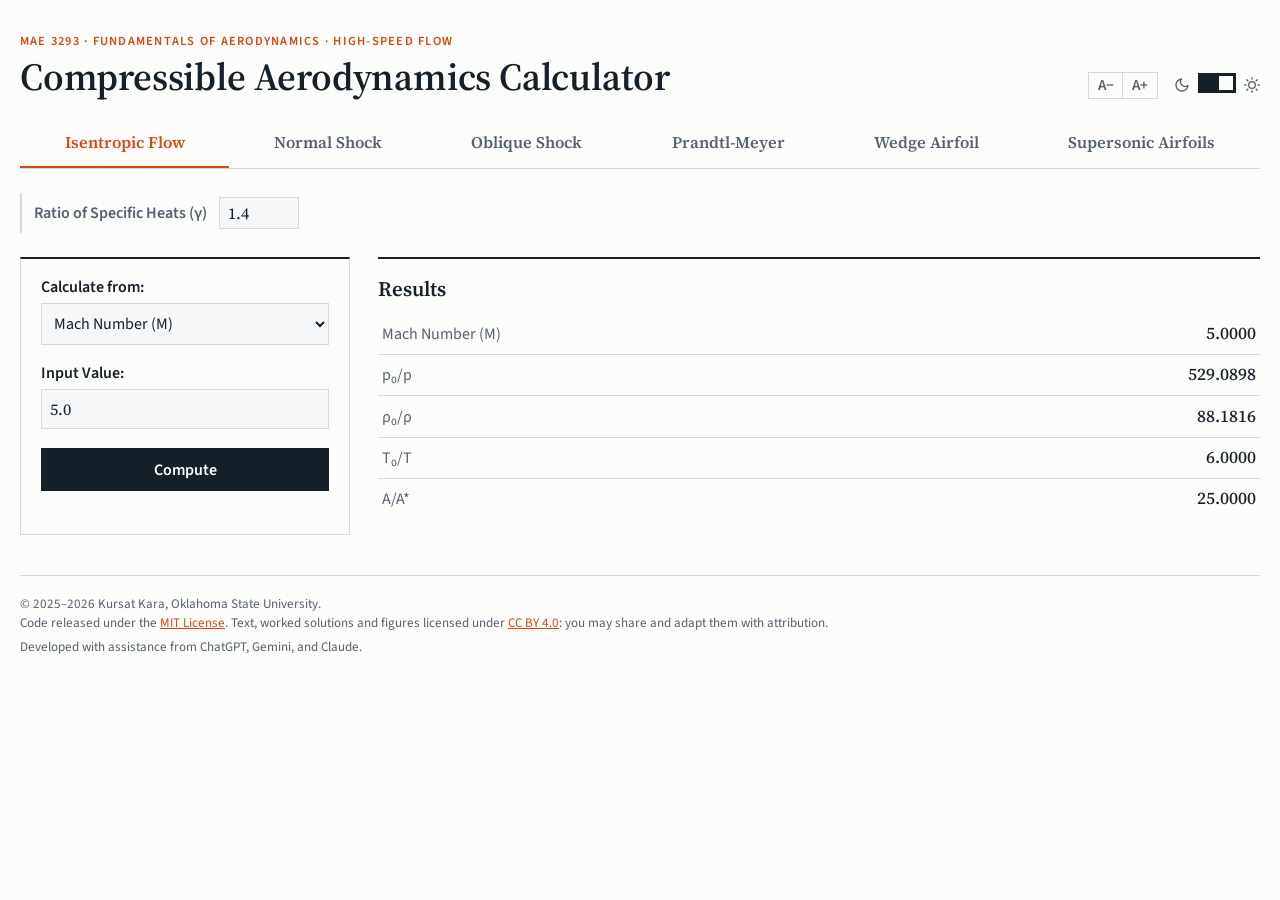
==== commit a890352f: "Unify navigation across both pages; fix invisible tab text on hover - Generic button hover (orange b" ====
--- a/index.html
+++ b/index.html
@@ -18,13 +18,13 @@
       </div>
       <div class="controls-group">
         <div class="font-size-control">
-          <button id="font-decrease" title="Decrease font size">A-</button>
-          <button id="font-increase" title="Increase font size">A+</button>
+          <button id="font-decrease" title="Decrease font size" aria-label="Decrease font size">A−</button>
+          <button id="font-increase" title="Increase font size" aria-label="Increase font size">A+</button>
         </div>
         <div class="theme-toggle">
           <svg xmlns="http://www.w3.org/2000/svg" width="16" height="16" viewBox="0 0 24 24" fill="none" stroke="currentColor" stroke-width="2" stroke-linecap="round" stroke-linejoin="round"><path d="M21 12.79A9 9 0 1 1 11.21 3 7 7 0 0 0 21 12.79z"></path></svg>
           <label class="toggle-switch">
-            <input type="checkbox" id="theme-toggle-checkbox">
+            <input type="checkbox" id="theme-toggle-checkbox" aria-label="Light theme">
             <span class="slider"></span>
           </label>
           <svg xmlns="http://www.w3.org/2000/svg" width="16" height="16" viewBox="0 0 24 24" fill="none" stroke="currentColor" stroke-width="2" stroke-linecap="round" stroke-linejoin="round"><circle cx="12" cy="12" r="5"></circle><line x1="12" y1="1" x2="12" y2="3"></line><line x1="12" y1="21" x2="12" y2="23"></line><line x1="4.22" y1="4.22" x2="5.64" y2="5.64"></line><line x1="18.36" y1="18.36" x2="19.78" y2="19.78"></line><line x1="1" y1="12" x2="3" y2="12"></line><line x1="21" y1="12" x2="23" y2="12"></line><line x1="4.22" y1="19.78" x2="5.64" y2="18.36"></line><line x1="18.36" y1="5.64" x2="19.78" y2="4.22"></line></svg>
@@ -32,21 +32,22 @@
       </div>
     </header>
 
-    <!-- Global Gamma Setting -->
-    <section class="global-settings">
-      <label for="gamma">Ratio of Specific Heats (γ)</label>
-      <input type="number" id="gamma" value="1.4" step="0.01" min="1.01">
-    </section>
-
     <!-- Calculator Navigation -->
-    <nav class="calculator-nav">
+    <nav class="calculator-nav" aria-label="Calculators">
       <button class="nav-btn active" data-calculator="isentropic">Isentropic Flow</button>
       <button class="nav-btn" data-calculator="normal-shock">Normal Shock</button>
       <button class="nav-btn" data-calculator="oblique-shock">Oblique Shock</button>
       <button class="nav-btn" data-calculator="prandtl-meyer">Prandtl-Meyer</button>
       <button class="nav-btn" data-calculator="wedge-airfoil">Wedge Airfoil</button>
-      <a class="nav-btn" href="supersonic-airfoils.html">Supersonic Airfoils ↗</a>
+      <a class="nav-btn" href="supersonic-airfoils.html">Supersonic Airfoils</a>
     </nav>
+
+    <!-- Global Gamma Setting (applies to every tab on this page) -->
+    <section class="global-settings">
+      <label for="gamma">Ratio of Specific Heats (γ)</label>
+      <input type="number" id="gamma" value="1.4" step="0.01" min="1.01">
+    </section>
+
 
     <!-- ===== 1. Isentropic Flow Calculator ===== -->
     <section id="isentropic-calculator" class="calculator-panel active">
--- a/style.css
+++ b/style.css
@@ -74,7 +74,7 @@
 
 main {
   background: transparent;
-  max-width: 760px;
+  max-width: 1240px;
   width: 100%;
   padding: 0;
   border-radius: 0;
@@ -86,7 +86,7 @@
   display: flex;
   justify-content: space-between;
   align-items: flex-end;
-  margin-bottom: 1.5rem;
+  margin-bottom: 1.25rem;
   gap: 1rem;
   flex-wrap: wrap;
 }
@@ -246,8 +246,9 @@
 .calculator-nav {
   display: flex;
   border-bottom: 1px solid var(--border);
-  margin-bottom: 1.75rem;
-  flex-wrap: wrap;
+  margin-bottom: 1.5rem;
+  overflow-x: auto;
+  scrollbar-width: thin;
 }
 .nav-btn {
   padding: 0.7rem 0.75rem;
@@ -262,24 +263,16 @@
   font-weight: 600;
   cursor: pointer;
   transition: color 0.15s ease;
-  flex-basis: 0;
-  flex-grow: 1;
+  flex: 1 0 auto;
   width: auto;
+  white-space: nowrap;
   text-align: center;
-}
-/* Four tabs on the first row; Wedge and Supersonic Airfoils share the second */
-.nav-btn:nth-child(-n+4) {
-  min-width: 25%;
-}
-.nav-btn:nth-child(5),
-.nav-btn:nth-child(6) {
-  flex-grow: 1;
-  min-width: 50%;
 }
 a.nav-btn { text-decoration: none; }
 
 .nav-btn:hover {
   color: var(--accent);
+  background: transparent;
   filter: none;
 }
 .nav-btn.active {
@@ -289,7 +282,26 @@
 
 /* --- Panels --- */
 .calculator-panel { display: none; }
-.calculator-panel.active { display: block; }
+.calculator-panel.active {
+  display: grid;
+  grid-template-columns: 330px minmax(0, 1fr);
+  gap: 0 28px;
+  align-items: start;
+}
+.calculator-panel > .input-section {
+  grid-column: 1;
+  grid-row: 1 / span 20;
+  position: sticky;
+  top: 12px;
+}
+.calculator-panel > :not(.input-section) { grid-column: 2; min-width: 0; }
+.calculator-panel > .input-section + * { margin-top: 0; }
+@media (max-width: 920px) {
+  .calculator-panel.active { grid-template-columns: minmax(0, 1fr); }
+  .calculator-panel > .input-section { grid-row: auto; position: static; }
+  .calculator-panel > :not(.input-section) { grid-column: 1; }
+  .calculator-panel > .input-section + * { margin-top: 2rem; }
+}
 
 /* --- Input Section: one square ruled panel --- */
 .input-section {
@@ -349,8 +361,8 @@
   font-weight: 600;
 }
 
-/* --- Buttons: square --- */
-button {
+/* --- Action buttons (Compute, Clear): square --- */
+.input-section button {
   margin-top: 1.2rem;
   padding: 0.6rem;
   width: 100%;
@@ -364,7 +376,7 @@
   cursor: pointer;
   transition: background 0.15s ease, border-color 0.15s ease;
 }
-button:hover {
+.input-section button:hover {
   background: var(--accent);
   border-color: var(--accent);
 }
@@ -496,7 +508,7 @@
   border-top: 1px solid var(--border);
   font-size: 0.82rem;
   color: var(--text-muted);
-  max-width: 760px;
+  max-width: 1240px;
   width: 100%;
 }
 footer p { margin: 0.25rem 0; line-height: 1.5; }
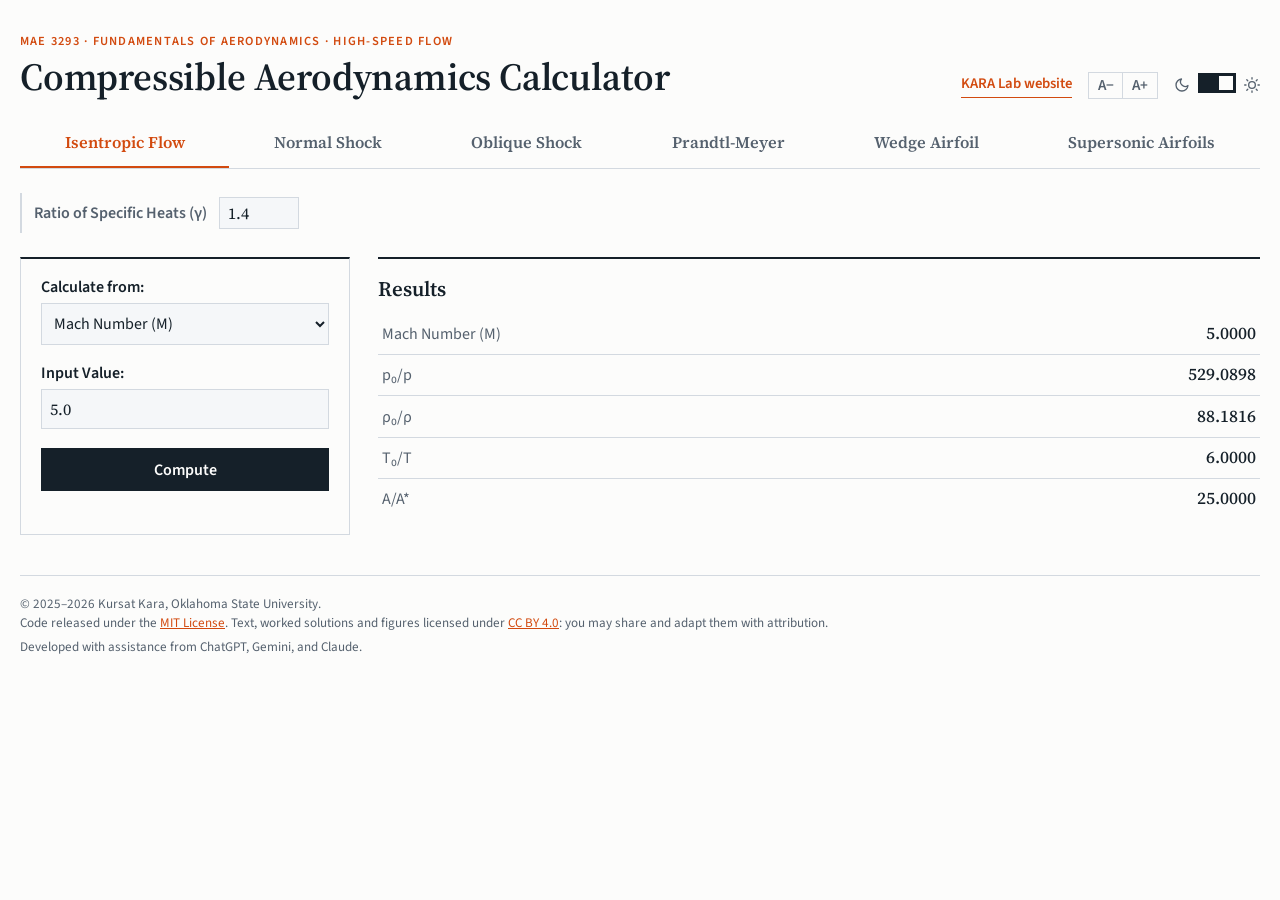
==== commit d6f65313: "Add KARA Lab link to the header; compute the oblique-shock tab on load - Both pages: 'KARA Lab websi" ====
--- a/index.html
+++ b/index.html
@@ -17,6 +17,7 @@
         <h1>Compressible Aerodynamics Calculator</h1>
       </div>
       <div class="controls-group">
+        <a class="lab-link" href="https://www.kursatkara.com" title="KARA Lab at Oklahoma State University">KARA Lab website</a>
         <div class="font-size-control">
           <button id="font-decrease" title="Decrease font size" aria-label="Decrease font size">A−</button>
           <button id="font-increase" title="Increase font size" aria-label="Increase font size">A+</button>
@@ -120,15 +121,9 @@
       </section>
 
       <section class="diagram-section">
-        <svg id="ns-diagram" width="640" height="200" viewBox="0 0 640 200">
-          <line x1="80" y1="100" x2="310" y2="100" stroke="var(--text-muted)" stroke-width="3" marker-end="url(#arrow)" />
-          <line x1="330" y1="100" x2="500" y2="100" stroke="var(--text-muted)" stroke-width="3" marker-end="url(#arrow-short)" />
-          <line id="ns-shockLine" x1="320" y1="30" x2="320" y2="170" stroke="var(--danger)" stroke-width="4" />
-          <text x="180" y="80" font-size="18" fill="var(--text-muted)">M₁</text>
-          <text x="415" y="80" font-size="18" fill="var(--text-muted)">M₂</text>
-          <text id="ns-M1-label" x="180" y="120" font-size="15" fill="var(--text-main)"></text>
-          <text id="ns-M2-label" x="415" y="120" font-size="15" fill="var(--text-main)"></text>
-        </svg>
+        <h2>Flow Across the Shock</h2>
+        <svg id="ns-diagram" class="fig" viewBox="0 0 640 290" role="img" aria-label="Normal shock: upstream and downstream flow"></svg>
+        <p class="diagram-caption">Arrow length is proportional to flow speed. Mass conservation across the shock gives u₂/u₁ = ρ₁/ρ₂, so the flow slows sharply while pressure, temperature and density jump.</p>
       </section>
     </section>
 
@@ -170,20 +165,8 @@
 
       <section class="diagram-section">
         <h2>Wave Geometry</h2>
-        <svg id="ob-shockDiagram" width="640" height="400" viewBox="0 0 640 400">
-          <line x1="80" y1="320" x2="260" y2="320" stroke="var(--text-muted)" stroke-width="3" marker-end="url(#arrow)" />
-          <text x="100" y="300" font-size="18" fill="var(--text-muted)">M₁</text>
-          <line id="ob-wedgeBase" x1="280" y1="320" x2="500" y2="320" stroke="var(--body)" stroke-width="6" />
-          <line id="ob-wedgeRamp" x1="280" y1="320" x2="420" y2="280" stroke="var(--body)" stroke-width="6" />
-          <line id="ob-shockLine" x1="280" y1="320" x2="520" y2="200" stroke="var(--danger)" stroke-width="4" />
-          <path id="ob-thetaArc" d="" stroke="var(--accent)" stroke-width="2" fill="none" />
-          <text id="ob-thetaLabel" x="0" y="0" font-size="15" fill="var(--accent)">θ</text>
-          <path id="ob-betaArc" d="" stroke="var(--danger)" stroke-width="2" fill="none" />
-          <text id="ob-betaLabel" x="0" y="0" font-size="15" fill="var(--danger)">β</text>
-        </svg>
-        <p class="diagram-caption">
-          Geometry: β is the shock angle; θ is the flow deflection angle.
-        </p>
+        <svg id="ob-shockDiagram" class="fig" viewBox="0 0 640 380" role="img" aria-label="Oblique shock on a compression corner"></svg>
+        <p class="diagram-caption">Drawn to scale. Streamlines turn through θ at the shock; β is measured from the upstream flow. Only the normal component M₁ₙ = M₁ sin β is processed by the shock, which is why M₂ stays supersonic for the weak solution.</p>
       </section>
     </section>
 
@@ -248,7 +231,8 @@
       <!-- Diagram -->
       <section class="diagram-section">
         <h2>Wave Geometry</h2>
-        <svg id="wa-diagram" width="640" height="400" viewBox="0 0 640 400"></svg>
+        <svg id="wa-diagram" class="fig" viewBox="0 0 640 400" role="img" aria-label="Wedge airfoil with shocks, expansion fan and surface pressures"></svg>
+        <p class="diagram-caption">Drawn to scale with the freestream horizontal and the wedge pitched nose-up by α. Arrows show the pressure pushing on each face, length ∝ p/p₁ (red p &gt; p₁, blue p &lt; p₁).</p>
       </section>
 
       <!-- Results: Intermediate Steps -->
--- a/style.css
+++ b/style.css
@@ -136,6 +136,16 @@
   gap: 1rem;
 }
 
+.lab-link {
+  font-size: 0.92rem;
+  font-weight: 600;
+  color: var(--accent);
+  text-decoration: none;
+  border-bottom: 1px solid currentColor;
+  padding-bottom: 1px;
+}
+.lab-link:hover { color: var(--text-main); }
+
 .font-size-control {
   display: flex;
   border: 1px solid var(--border);
@@ -487,13 +497,9 @@
 svg text {
   font-family: var(--f-body);
   font-variant-numeric: lining-nums tabular-nums;
-  dominant-baseline: middle;
-  text-anchor: middle;
   user-select: none;
 }
-#ob-thetaLabel, #ob-betaLabel {
-  text-anchor: start;
-}
+svg.fig { display: block; width: 100%; height: auto; overflow: hidden; }
 .diagram-caption {
   font-size: 0.92rem;
   color: var(--text-muted);
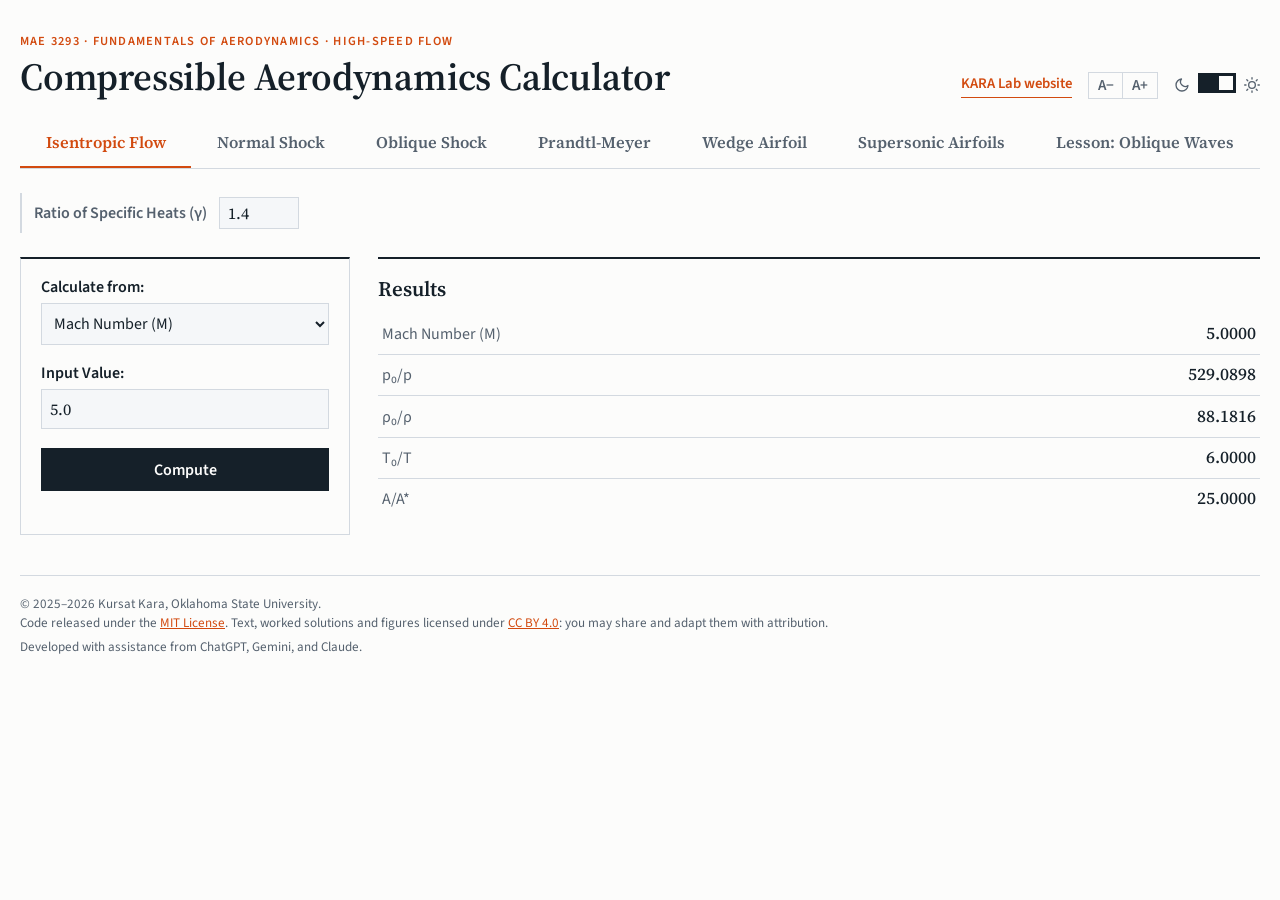
==== commit 88e12160: "Add interactive Chapter 9 lesson: oblique shock and expansion waves - oblique-shock-expansion-waves." ====
--- a/index.html
+++ b/index.html
@@ -41,6 +41,7 @@
       <button class="nav-btn" data-calculator="prandtl-meyer">Prandtl-Meyer</button>
       <button class="nav-btn" data-calculator="wedge-airfoil">Wedge Airfoil</button>
       <a class="nav-btn" href="supersonic-airfoils.html">Supersonic Airfoils</a>
+      <a class="nav-btn" href="oblique-shock-expansion-waves.html">Lesson: Oblique Waves</a>
     </nav>
 
     <!-- Global Gamma Setting (applies to every tab on this page) -->
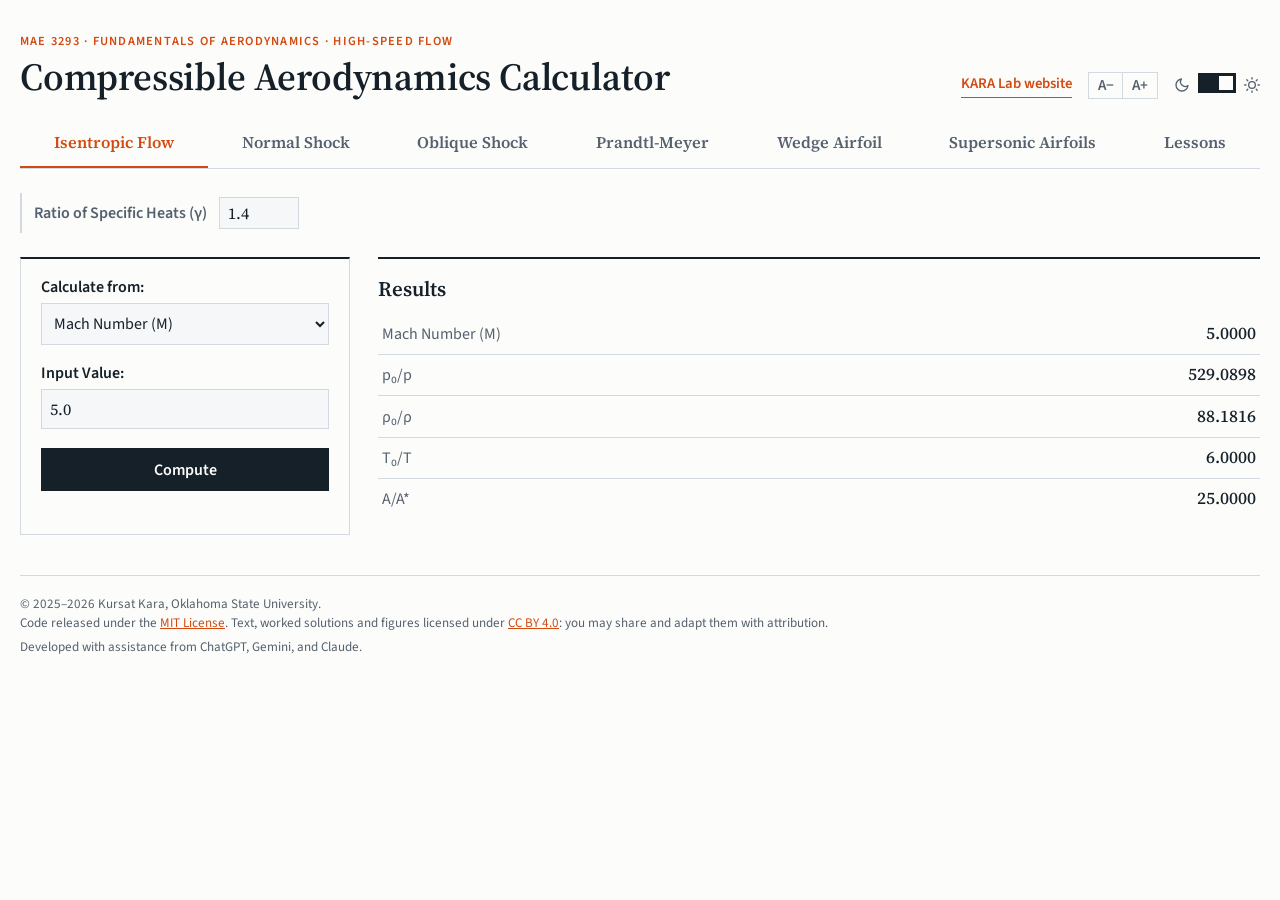
==== commit bd25e079: "Link the MAE 3293 lessons hub and redirect the old Chapter 9 lesson - Replace the "Lesson: Oblique W" ====
--- a/index.html
+++ b/index.html
@@ -41,7 +41,7 @@
       <button class="nav-btn" data-calculator="prandtl-meyer">Prandtl-Meyer</button>
       <button class="nav-btn" data-calculator="wedge-airfoil">Wedge Airfoil</button>
       <a class="nav-btn" href="supersonic-airfoils.html">Supersonic Airfoils</a>
-      <a class="nav-btn" href="oblique-shock-expansion-waves.html">Lesson: Oblique Waves</a>
+      <a class="nav-btn" href="https://kursatkara.github.io/MAE3293_Fundamentals_of_Aerodynamics/">Lessons</a>
     </nav>
 
     <!-- Global Gamma Setting (applies to every tab on this page) -->
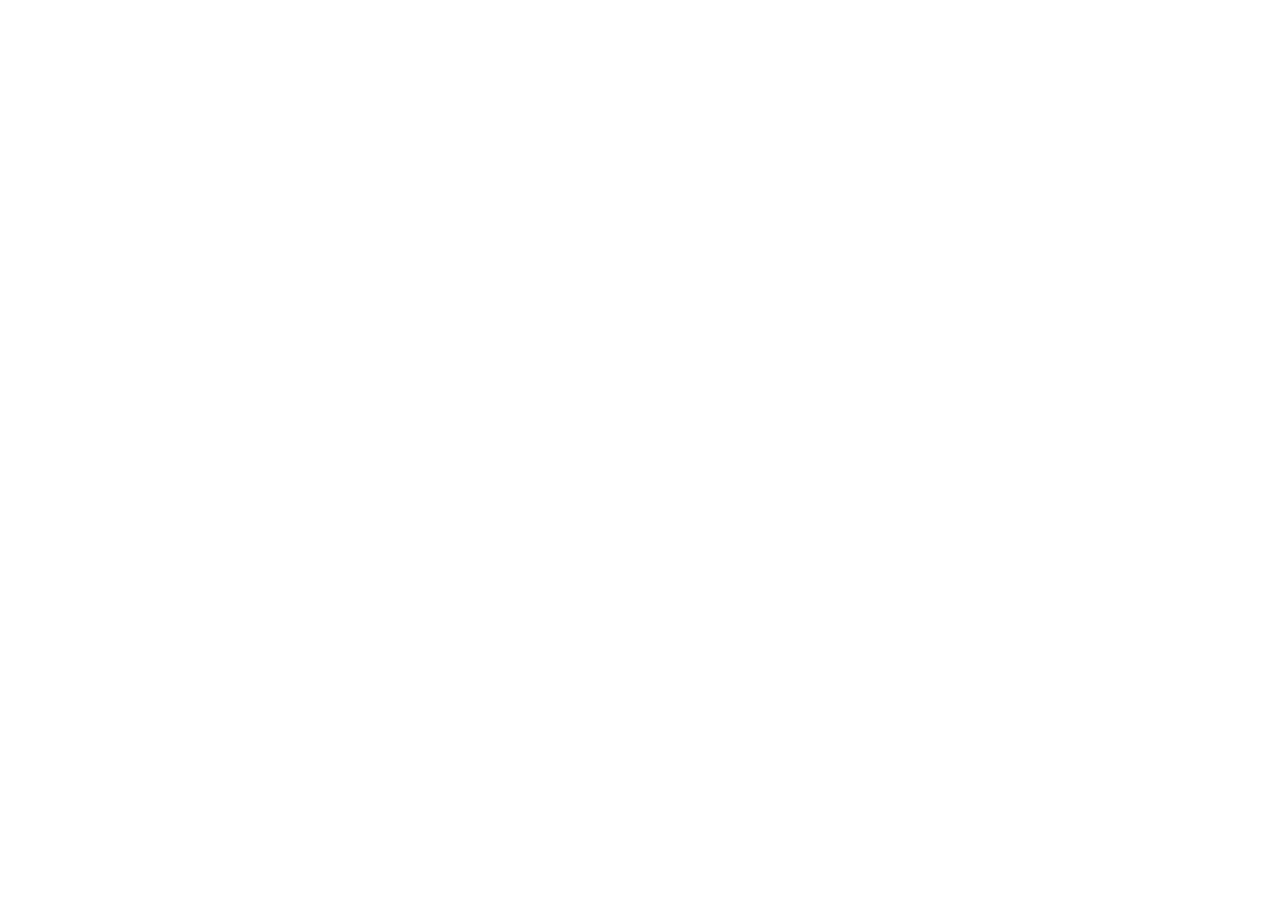
==== commit 56127838: "Forward every page to the calculators on the course site The calculators moved to the MAE 3293 Funda" ====
--- a/index.html
+++ b/index.html
@@ -1,302 +1,31 @@
 <!DOCTYPE html>
 <html lang="en">
 <head>
-  <meta charset="UTF-8" />
-  <meta name="viewport" content="width=device-width, initial-scale=1.0" />
-  <title>MAE3293 Compressible Aerodynamics Calculator</title>
-  <link rel="preconnect" href="https://fonts.googleapis.com" />
-  <link rel="preconnect" href="https://fonts.gstatic.com" crossorigin />
-  <link rel="stylesheet" href="https://fonts.googleapis.com/css2?family=Source+Serif+4:ital,opsz,wght@0,8..60,400;0,8..60,500;0,8..60,600;0,8..60,700;1,8..60,400&family=Source+Sans+3:ital,wght@0,400;0,600;0,700;1,400&display=swap" />
-  <link rel="stylesheet" href="style.css" />
+<meta charset="UTF-8">
+<meta name="viewport" content="width=device-width, initial-scale=1.0">
+<title>MAE 3293 Compressible Aerodynamics Calculator (moved)</title>
+<meta http-equiv="refresh" content="0; url=https://kursatkara.github.io/MAE3293_Fundamentals_of_Aerodynamics/#calculators">
+<link rel="canonical" href="https://kursatkara.github.io/MAE3293_Fundamentals_of_Aerodynamics/#calculators">
+<meta property="og:type" content="website">
+<meta property="og:title" content="MAE 3293 Calculators">
+<meta property="og:url" content="https://kursatkara.github.io/MAE3293_Fundamentals_of_Aerodynamics/#calculators">
+<meta property="og:image" content="https://kursatkara.github.io/MAE3293_Fundamentals_of_Aerodynamics/assets/course-preview.png">
+<meta name="twitter:card" content="summary_large_image">
+<script>var b="https://kursatkara.github.io/MAE3293_Fundamentals_of_Aerodynamics/",m={"isentropic":"calculators/isentropic-flow.html","normal-shock":"calculators/normal-shock.html","oblique-shock":"calculators/oblique-shock.html","prandtl-meyer":"calculators/prandtl-meyer-expansion.html","wedge-airfoil":"calculators/supersonic-airfoils.html#wedge"};location.replace(b+(m[location.hash.slice(1)]||"#calculators"));</script>
 </head>
 <body>
-  <main>
-    <header class="main-header">
-      <div>
-        <p class="eyebrow">MAE 3293 · Fundamentals of Aerodynamics · High-speed flow</p>
-        <h1>Compressible Aerodynamics Calculator</h1>
-      </div>
-      <div class="controls-group">
-        <a class="lab-link" href="https://www.kursatkara.com" title="KARA Lab at Oklahoma State University">KARA Lab website</a>
-        <div class="font-size-control">
-          <button id="font-decrease" title="Decrease font size" aria-label="Decrease font size">A−</button>
-          <button id="font-increase" title="Increase font size" aria-label="Increase font size">A+</button>
-        </div>
-        <div class="theme-toggle">
-          <svg xmlns="http://www.w3.org/2000/svg" width="16" height="16" viewBox="0 0 24 24" fill="none" stroke="currentColor" stroke-width="2" stroke-linecap="round" stroke-linejoin="round"><path d="M21 12.79A9 9 0 1 1 11.21 3 7 7 0 0 0 21 12.79z"></path></svg>
-          <label class="toggle-switch">
-            <input type="checkbox" id="theme-toggle-checkbox" aria-label="Light theme">
-            <span class="slider"></span>
-          </label>
-          <svg xmlns="http://www.w3.org/2000/svg" width="16" height="16" viewBox="0 0 24 24" fill="none" stroke="currentColor" stroke-width="2" stroke-linecap="round" stroke-linejoin="round"><circle cx="12" cy="12" r="5"></circle><line x1="12" y1="1" x2="12" y2="3"></line><line x1="12" y1="21" x2="12" y2="23"></line><line x1="4.22" y1="4.22" x2="5.64" y2="5.64"></line><line x1="18.36" y1="18.36" x2="19.78" y2="19.78"></line><line x1="1" y1="12" x2="3" y2="12"></line><line x1="21" y1="12" x2="23" y2="12"></line><line x1="4.22" y1="19.78" x2="5.64" y2="18.36"></line><line x1="18.36" y1="5.64" x2="19.78" y2="4.22"></line></svg>
-        </div>
-      </div>
-    </header>
-
-    <!-- Calculator Navigation -->
-    <nav class="calculator-nav" aria-label="Calculators">
-      <button class="nav-btn active" data-calculator="isentropic">Isentropic Flow</button>
-      <button class="nav-btn" data-calculator="normal-shock">Normal Shock</button>
-      <button class="nav-btn" data-calculator="oblique-shock">Oblique Shock</button>
-      <button class="nav-btn" data-calculator="prandtl-meyer">Prandtl-Meyer</button>
-      <button class="nav-btn" data-calculator="wedge-airfoil">Wedge Airfoil</button>
-      <a class="nav-btn" href="supersonic-airfoils.html">Supersonic Airfoils</a>
-      <a class="nav-btn" href="https://kursatkara.github.io/MAE3293_Fundamentals_of_Aerodynamics/">Lessons</a>
-    </nav>
-
-    <!-- Global Gamma Setting (applies to every tab on this page) -->
-    <section class="global-settings">
-      <label for="gamma">Ratio of Specific Heats (γ)</label>
-      <input type="number" id="gamma" value="1.4" step="0.01" min="1.01">
-    </section>
-
-
-    <!-- ===== 1. Isentropic Flow Calculator ===== -->
-    <section id="isentropic-calculator" class="calculator-panel active">
-      <section class="input-section">
-        <div class="input-row">
-          <label for="is-inputType">Calculate from:</label>
-          <select id="is-inputType">
-            <option value="M">Mach Number (M)</option>
-            <option value="T0_T">T₀/T (Temp. Ratio)</option>
-            <option value="p0_p">p₀/p (Pressure Ratio)</option>
-            <option value="rho0_rho">ρ₀/ρ (Density Ratio)</option>
-            <option value="A_Astar_sub">A/A* (Subsonic)</option>
-            <option value="A_Astar_super">A/A* (Supersonic)</option>
-          </select>
-        </div>
-        <div class="input-row">
-          <label for="is-inputValue">Input Value:</label>
-          <input type="number" id="is-inputValue" step="0.01" value="5.0" />
-        </div>
-        <button id="is-computeBtn">Compute</button>
-        <p id="is-warning" class="warning"></p>
-      </section>
-
-      <section class="results">
-        <h2>Results</h2>
-        <div class="results-table">
-          <div class="row"><div class="label">Mach Number (M)</div><div class="value" id="is-M">–</div></div>
-          <div class="row"><div class="label">p₀/p</div><div class="value" id="is-p0_p">–</div></div>
-          <div class="row"><div class="label">ρ₀/ρ</div><div class="value" id="is-rho0_rho">–</div></div>
-          <div class="row"><div class="label">T₀/T</div><div class="value" id="is-T0_T">–</div></div>
-          <div class="row"><div class="label">A/A*</div><div class="value" id="is-A_Astar">–</div></div>
-        </div>
-      </section>
-    </section>
-
-    <!-- ===== 2. Normal Shock Calculator ===== -->
-    <section id="normal-shock-calculator" class="calculator-panel">
-      <section class="input-section">
-        <div class="input-row">
-          <label for="ns-inputType">Calculate from:</label>
-          <select id="ns-inputType">
-            <option value="M1">M₁ (Upstream Mach)</option>
-            <option value="M2">M₂ (Downstream Mach)</option>
-            <option value="p2_p1">p₂/p₁ (Pressure Ratio)</option>
-            <option value="rho2_rho1">ρ₂/ρ₁ (Density Ratio)</option>
-            <option value="T2_T1">T₂/T₁ (Temp. Ratio)</option>
-            <option value="p02_p01">p₀₂/p₀₁ (Stag. Pressure Ratio)</option>
-            <option value="p02_p1">p₀₂/p₁ (Stag. to Static Ratio)</option>
-          </select>
-        </div>
-        <div class="input-row">
-          <label for="ns-inputValue">Input Value:</label>
-          <input type="number" id="ns-inputValue" step="0.01" value="2.5" min="0.01" />
-        </div>
-        <button id="ns-computeBtn">Compute</button>
-        <p id="ns-warning" class="warning"></p>
-      </section>
-
-      <section class="results">
-        <h2>Results</h2>
-        <div class="results-table">
-          <div class="row"><div class="label">M₁</div><div class="value" id="ns-M1">–</div></div>
-          <div class="row"><div class="label">M₂</div><div class="value" id="ns-M2">–</div></div>
-          <div class="row"><div class="label">p₂/p₁</div><div class="value" id="ns-p2p1">–</div></div>
-          <div class="row"><div class="label">ρ₂/ρ₁</div><div class="value" id="ns-rho2rho1">–</div></div>
-          <div class="row"><div class="label">T₂/T₁</div><div class="value" id="ns-T2T1">–</div></div>
-          <div class="row"><div class="label">p₀₂/p₀₁</div><div class="value" id="ns-p02p01">–</div></div>
-          <div class="row"><div class="label">p₀₂/p₁</div><div class="value" id="ns-p02p1">–</div></div>
-        </div>
-      </section>
-
-      <section class="diagram-section">
-        <h2>Flow Across the Shock</h2>
-        <svg id="ns-diagram" class="fig" viewBox="0 0 640 290" role="img" aria-label="Normal shock: upstream and downstream flow"></svg>
-        <p class="diagram-caption">Arrow length is proportional to flow speed. Mass conservation across the shock gives u₂/u₁ = ρ₁/ρ₂, so the flow slows sharply while pressure, temperature and density jump.</p>
-      </section>
-    </section>
-
-    <!-- ===== 3. Oblique Shock Calculator ===== -->
-    <section id="oblique-shock-calculator" class="calculator-panel">
-      <section class="input-section">
-        <p class="input-hint">Enter any two values to calculate the third.</p>
-        <div class="input-row">
-          <label for="ob-M1">Mach number M₁</label>
-          <input type="number" id="ob-M1" step="0.1" value="5.0" min="1.01" />
-        </div>
-        <div class="input-row">
-          <label for="ob-theta">Deflection angle θ (deg)</label>
-          <input type="number" id="ob-theta" step="0.1" value="15" min="0" max="90" />
-        </div>
-        <div class="input-row">
-          <label for="ob-beta">Shock angle β (deg)</label>
-          <input type="number" id="ob-beta" step="0.1" min="0" max="90" />
-        </div>
-        <div class="button-group">
-            <button id="ob-clearBtn" class="btn-secondary">Clear Inputs</button>
-            <button id="ob-computeBtn" class="btn-primary">Compute</button>
-        </div>
-        <p id="ob-warning" class="warning"></p>
-      </section>
-
-      <section class="results">
-        <h2>Results</h2>
-        <div class="results-table">
-          <div class="row"><div class="label">M₁ₙ</div><div class="value" id="ob-M1n">–</div></div>
-          <div class="row"><div class="label">M₂ₙ</div><div class="value" id="ob-M2n">–</div></div>
-          <div class="row"><div class="label">M₂</div><div class="value" id="ob-M2">–</div></div>
-          <div class="row"><div class="label">p₂/p₁</div><div class="value" id="ob-p2p1">–</div></div>
-          <div class="row"><div class="label">ρ₂/ρ₁</div><div class="value" id="ob-rho2rho1">–</div></div>
-          <div class="row"><div class="label">T₂/T₁</div><div class="value" id="ob-T2T1">–</div></div>
-          <div class="row"><div class="label">p₀₂/p₀₁</div><div class="value" id="ob-p02p01">–</div></div>
-        </div>
-      </section>
-
-      <section class="diagram-section">
-        <h2>Wave Geometry</h2>
-        <svg id="ob-shockDiagram" class="fig" viewBox="0 0 640 380" role="img" aria-label="Oblique shock on a compression corner"></svg>
-        <p class="diagram-caption">Drawn to scale. Streamlines turn through θ at the shock; β is measured from the upstream flow. Only the normal component M₁ₙ = M₁ sin β is processed by the shock, which is why M₂ stays supersonic for the weak solution.</p>
-      </section>
-    </section>
-
-    <!-- ===== 4. Prandtl-Meyer Calculator ===== -->
-    <section id="prandtl-meyer-calculator" class="calculator-panel">
-      <section class="input-section">
-        <div class="input-row">
-          <label for="pm-M1">Upstream Mach number M₁</label>
-          <input type="number" id="pm-M1" step="0.1" value="2.0" min="1.01" />
-        </div>
-        <div class="input-row">
-          <label for="pm-theta">Expansion angle θ (deg)</label>
-          <input type="number" id="pm-theta" step="0.1" value="10" min="0.1" max="130" />
-        </div>
-        <button id="pm-computeBtn">Compute</button>
-        <p id="pm-warning" class="warning"></p>
-      </section>
-
-      <section class="results">
-        <h2>Results</h2>
-        <div class="results-table">
-          <div class="row"><div class="label">ν(M₁) (deg)</div><div class="value" id="pm-nu1">–</div></div>
-          <div class="row"><div class="label">μ₁ (deg)</div><div class="value" id="pm-mu1">–</div></div>
-          <div class="row"><div class="label">ν(M₂) (deg)</div><div class="value" id="pm-nu2">–</div></div>
-          <div class="row"><div class="label">μ₂ (deg)</div><div class="value" id="pm-mu2">–</div></div>
-          <div class="row"><div class="label">M₂</div><div class="value" id="pm-M2">–</div></div>
-          <div class="row"><div class="label">p₂/p₁</div><div class="value" id="pm-p2p1">–</div></div>
-          <div class="row"><div class="label">ρ₂/ρ₁</div><div class="value" id="pm-rho2rho1">–</div></div>
-          <div class="row"><div class="label">T₂/T₁</div><div class="value" id="pm-T2T1">–</div></div>
-        </div>
-      </section>
-    </section>
-
-    <!-- ===== 5. Wedge Airfoil Calculator ===== -->
-    <section id="wedge-airfoil-calculator" class="calculator-panel">
-      <section class="input-section">
-        <div class="input-row">
-          <label for="wa-M1">Freestream Mach (M₁)</label>
-          <input type="number" id="wa-M1" step="0.1" value="5.0" min="1.01" />
-        </div>
-        <div class="input-row">
-          <label for="wa-delta">Wedge Half-Angle (δ deg)</label>
-          <input type="number" id="wa-delta" step="0.1" value="15" min="0" max="90" />
-        </div>
-        <div class="input-row">
-          <label for="wa-alpha">Angle of Attack (α deg)</label>
-          <input type="number" id="wa-alpha" step="0.1" value="0" min="-90" max="90" />
-        </div>
-        <button id="wa-computeBtn">Compute</button>
-        <p id="wa-warning" class="warning"></p>
-      </section>
-
-      <!-- Results: Final Pressures -->
-      <section class="results">
-        <h2>Final Pressures</h2>
-        <div class="results-table">
-          <div class="row"><div class="label">P_lower / P₁</div><div class="value" id="wa-p-lower-p1">–</div></div>
-          <div class="row"><div class="label">P_upper / P₁</div><div class="value" id="wa-p-upper-p1">–</div></div>
-        </div>
-      </section>
-
-      <!-- Diagram -->
-      <section class="diagram-section">
-        <h2>Wave Geometry</h2>
-        <svg id="wa-diagram" class="fig" viewBox="0 0 640 400" role="img" aria-label="Wedge airfoil with shocks, expansion fan and surface pressures"></svg>
-        <p class="diagram-caption">Drawn to scale with the freestream horizontal and the wedge pitched nose-up by α. Arrows show the pressure pushing on each face, length ∝ p/p₁ (red p &gt; p₁, blue p &lt; p₁).</p>
-      </section>
-
-      <!-- Results: Intermediate Steps -->
-      <section class="results">
-        <h2>Intermediate Steps (Lower Surface)</h2>
-        <div class="results-table">
-          <div class="row"><div class="label">Type</div><div class="value" id="wa-type-lower">Shock</div></div>
-          <div class="row"><div class="label">Deflection θ_lower (δ + α)</div><div class="value" id="wa-theta-lower">–</div></div>
-          <div class="row"><div class="label">Shock Angle β_lower</div><div class="value" id="wa-beta-lower">–</div></div>
-          <div class="row"><div class="label">M₁ₙ</div><div class="value" id="wa-m1n-lower">–</div></div>
-          <div class="row"><div class="label">M₂</div><div class="value" id="wa-m2-lower">–</div></div>
-        </div>
-      </section>
-      
-      <section class="results">
-        <h2>Intermediate Steps (Upper Surface)</h2>
-        <!-- Shock Table -->
-        <div class="results-table" id="wa-results-upper-shock">
-          <div class="row"><div class="label">Type</div><div class="value" id="wa-type-upper-shock">Shock</div></div>
-          <div class="row"><div class="label">Deflection θ_upper (δ - α)</div><div class="value" id="wa-theta-upper-shock">–</div></div>
-          <div class="row"><div class="label">Shock Angle β_upper</div><div class="value" id="wa-beta-upper">–</div></div>
-          <div class="row"><div class="label">M₁ₙ</div><div class="value" id="wa-m1n-upper">–</div></div>
-          <div class="row"><div class="label">M₂</div><div class="value" id="wa-m2-upper-shock">–</div></div>
-        </div>
-        <!-- Expansion Table -->
-        <div class="results-table" id="wa-results-upper-exp">
-          <div class="row"><div class="label">Type</div><div class="value" id="wa-type-upper-exp">Expansion</div></div>
-          <div class="row"><div class="label">Expansion Angle θ_upper (α - δ)</div><div class="value" id="wa-theta-upper-exp">–</div></div>
-          <div class="row"><div class="label">ν(M₁)</div><div class="value" id="wa-nu1-upper">–</div></div>
-          <div class="row"><div class="label">ν(M₂)</div><div class="value" id="wa-nu2-upper">–</div></div>
-          <div class="row"><div class="label">M₂</div><div class="value" id="wa-m2-upper-exp">–</div></div>
-        </div>
-         <!-- Aligned Table -->
-         <div class="results-table" id="wa-results-upper-aligned">
-          <div class="row"><div class="label">Type</div><div class="value" id="wa-type-upper-aligned">Aligned Flow</div></div>
-          <div class="row"><div class="label">Deflection Angle (δ - α)</div><div class="value">0.00</div></div>
-          <div class="row"><div class="label">M₂</div><div class="value" id="wa-m2-upper-aligned">–</div></div>
-        </div>
-      </section>
-
-    </section>
-
-  </main>
-
-  <!-- Global Definitions (for SVGs) -->
-  <svg width="0" height="0" style="position:absolute">
-    <defs>
-      <marker id="arrow" markerWidth="10" markerHeight="10" refX="7" refY="5" orient="auto" fill="var(--text-muted)">
-        <polygon points="0,0 10,5 0,10" />
-      </marker>
-      <marker id="arrow-short" markerWidth="7" markerHeight="7" refX="5" refY="3.5" orient="auto" fill="var(--text-muted)">
-        <polygon points="0,0 7,3.5 0,7" />
-      </marker>
-    </defs>
-  </svg>
-  
-  <footer>
-    <p>© 2025–2026 Kursat Kara, Oklahoma State University.<br>
-    Code released under the <a href="https://github.com/kursatkara/MAE3293-Compressible-Aerodynamics-Calculator/blob/main/LICENSE" target="_blank" rel="noopener license">MIT License</a>. Text, worked solutions and figures licensed under <a href="https://creativecommons.org/licenses/by/4.0/" target="_blank" rel="noopener license">CC BY 4.0</a>: you may share and adapt them with attribution.</p>
-    <p>Developed with assistance from ChatGPT, Gemini, and Claude.</p>
-  </footer>
-
-  <script src="script.js"></script>
+<p>The MAE 3293 calculators have moved to the <a href="https://kursatkara.github.io/MAE3293_Fundamentals_of_Aerodynamics/#calculators">MAE 3293 Fundamentals of Aerodynamics course site</a>:</p>
+<ul>
+<li><a href="https://kursatkara.github.io/MAE3293_Fundamentals_of_Aerodynamics/calculators/isentropic-flow.html">Isentropic flow</a></li>
+<li><a href="https://kursatkara.github.io/MAE3293_Fundamentals_of_Aerodynamics/calculators/normal-shock.html">Normal shock</a></li>
+<li><a href="https://kursatkara.github.io/MAE3293_Fundamentals_of_Aerodynamics/calculators/oblique-shock.html">Oblique shock</a></li>
+<li><a href="https://kursatkara.github.io/MAE3293_Fundamentals_of_Aerodynamics/calculators/prandtl-meyer-expansion.html">Prandtl–Meyer expansion</a></li>
+<li><a href="https://kursatkara.github.io/MAE3293_Fundamentals_of_Aerodynamics/calculators/supersonic-airfoils.html">Supersonic airfoils (flat plate, wedge, diamond)</a></li>
+</ul>
+<footer>
+<p>© 2025–2026 Kursat Kara, Oklahoma State University.<br>
+Code released under the <a href="https://github.com/kursatkara/MAE3293-Compressible-Aerodynamics-Calculator/blob/main/LICENSE" target="_blank" rel="noopener license">MIT License</a>. Text, worked solutions and figures licensed under <a href="https://creativecommons.org/licenses/by/4.0/" target="_blank" rel="noopener license">CC BY 4.0</a>: you may share and adapt them with attribution.</p>
+<p>Developed with assistance from ChatGPT, Gemini, and Claude.</p>
+</footer>
 </body>
 </html>
-
